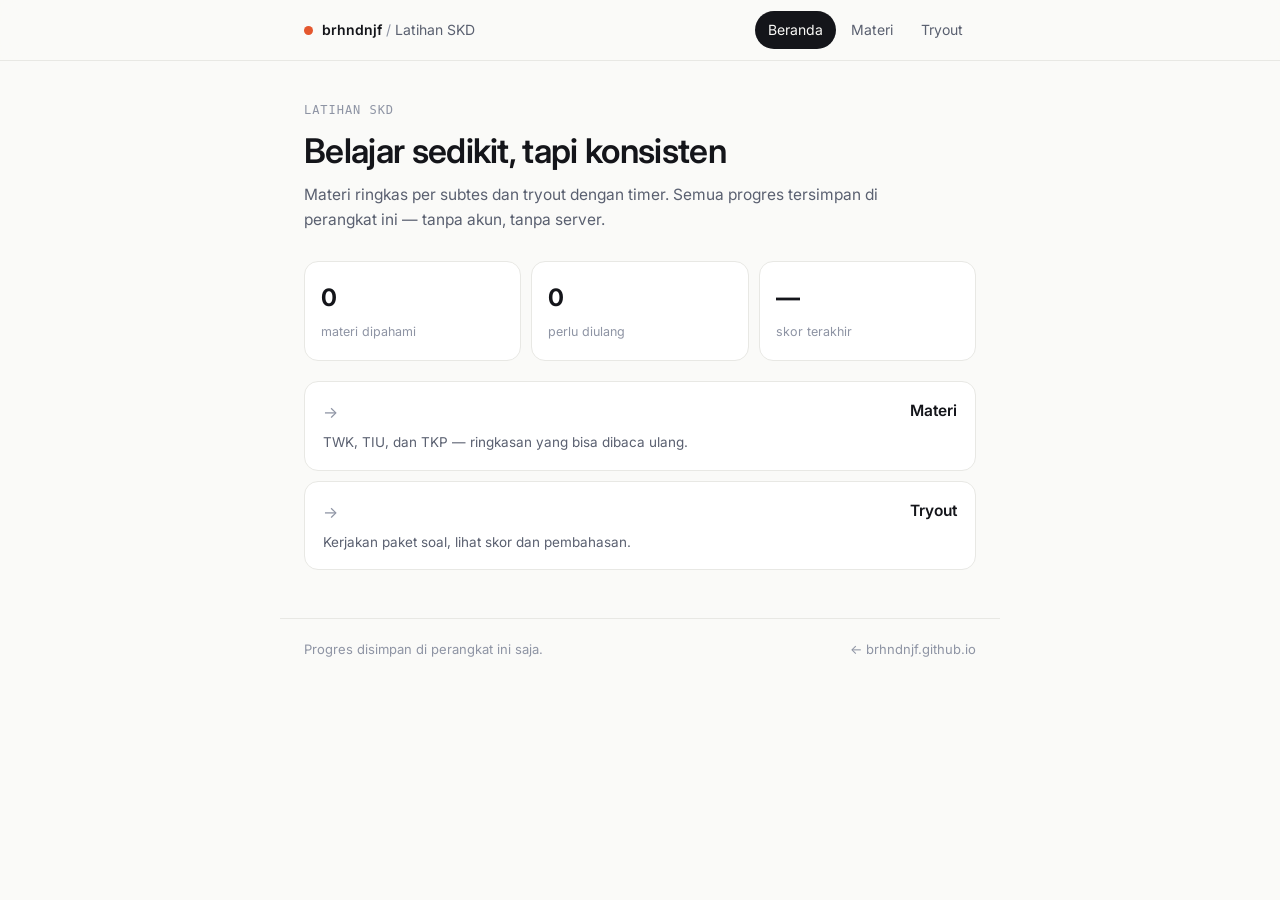
==== skd/index.html @ 8a68b567 "Fase 3: cangkang aplikasi SKD (router hash, store, skor, materi contoh)" ====
<!DOCTYPE html>
<html lang="id">
<head>
  <meta charset="UTF-8">
  <meta name="viewport" content="width=device-width, initial-scale=1, viewport-fit=cover">
  <meta name="theme-color" content="#FAFAF8" media="(prefers-color-scheme: light)">
  <meta name="theme-color" content="#0F1013" media="(prefers-color-scheme: dark)">
  <title>Latihan SKD — brhndnjf</title>
  <meta name="description" content="Materi dan tryout SKD CPNS. Progres tersimpan di perangkat sendiri.">
  <link rel="icon" href="data:image/svg+xml,<svg xmlns='http://www.w3.org/2000/svg' viewBox='0 0 100 100'><rect width='100' height='100' rx='22' fill='%23E4572E'/><text x='50' y='68' font-size='54' font-family='system-ui' font-weight='600' fill='white' text-anchor='middle'>b</text></svg>">

  <link rel="preconnect" href="https://fonts.googleapis.com">
  <link rel="preconnect" href="https://fonts.gstatic.com" crossorigin>
  <link href="https://fonts.googleapis.com/css2?family=Inter:wght@400;500;600&display=swap" rel="stylesheet">

  <link rel="stylesheet" href="../assets/css/tokens.css">
  <link rel="stylesheet" href="../assets/css/base.css">
  <link rel="stylesheet" href="assets/css/app.css">

  <script>
    (function () {
      try {
        var t = localStorage.getItem('brh.theme');
        if (t === 'dark' || (!t && matchMedia('(prefers-color-scheme: dark)').matches)) {
          document.documentElement.setAttribute('data-theme', 'dark');
        }
      } catch (e) {}
    })();
  </script>
</head>
<body class="app">
  <a class="skip" href="#view">Lewati ke konten</a>

  <header class="bar">
    <div class="wrap bar-in">
      <a class="bar-brand" href="/">
        <span class="bar-dot" aria-hidden="true"></span>
        <span><b>brhndnjf</b> <span class="bar-sep">/</span> Latihan SKD</span>
      </a>

      <nav class="tabs" aria-label="Bagian aplikasi">
        <a href="#/" data-nav="home">Beranda</a>
        <a href="#/materi" data-nav="materi">Materi</a>
        <a href="#/tryout" data-nav="tryout">Tryout</a>
      </nav>
    </div>
  </header>

  <main class="wrap" id="view" tabindex="-1">
    <p class="muted">Memuat…</p>
  </main>

  <footer class="wrap app-foot">
    <span>Progres disimpan di perangkat ini saja.</span>
    <a href="/">← brhndnjf.github.io</a>
  </footer>

  <script src="assets/js/ui.js"></script>
  <script src="assets/js/store.js"></script>
  <script src="assets/js/score.js"></script>
  <script src="assets/js/views/home.js"></script>
  <script src="assets/js/views/materi.js"></script>
  <script src="assets/js/views/tryout.js"></script>
  <script src="assets/js/router.js"></script>
  <script src="assets/js/app.js"></script>
</body>
</html>
---- assets/css/tokens.css ----
/* ============================================================
   tokens.css — satu-satunya tempat warna & ukuran didefinisikan.
   Mengganti tema = menimpa blok [data-theme="dark"] atau
   mengubah nilai di :root. Tidak ada warna hard-code di file lain.
   ============================================================ */

:root {
  /* Permukaan */
  --paper: #FAFAF8;
  --surface: #FFFFFF;

  /* Teks */
  --ink: #14151A;
  --ink-2: #5A6070;
  --ink-3: #8E94A4;

  /* Garis */
  --line: #E8E8E4;
  --line-strong: #D3D3CB;

  /* Aksen tunggal */
  --accent: #E4572E;
  --accent-ink: #C2441F;
  --accent-soft: #FDEDE8;

  /* Status */
  --ok: #1F9D6B;
  --ok-soft: #E6F5EE;
  --warn: #A9760A;
  --bad: #C93B36;

  /* Bentuk — hanya tiga radius */
  --r-sm: 8px;
  --r-md: 14px;
  --r-lg: 22px;
  --r-pill: 999px;

  /* Ritme */
  --s: 8px;
  --container: 720px;
  --measure: 64ch;

  /* Tipografi */
  --font: "Inter", system-ui, -apple-system, "Segoe UI", Roboto, sans-serif;
  --mono: ui-monospace, "SF Mono", "Cascadia Mono", Consolas, monospace;

  color-scheme: light;
}

[data-theme="dark"] {
  --paper: #0F1013;
  --surface: #16171B;

  --ink: #F3F3EF;
  --ink-2: #A7ADBB;
  --ink-3: #767C8B;

  --line: #26282E;
  --line-strong: #34373F;

  --accent: #FF7A55;
  --accent-ink: #FF9678;
  --accent-soft: #2A1A15;

  --ok: #4ED39B;
  --ok-soft: #14241D;
  --warn: #E0B45C;
  --bad: #FF7B76;

  color-scheme: dark;
}
---- assets/css/base.css ----
/* ============================================================
   base.css — reset, tipografi, kerangka halaman.
   Tidak ada komponen di sini; hanya fondasi.
   ============================================================ */

*, *::before, *::after { box-sizing: border-box; }

html { -webkit-text-size-adjust: 100%; }

body {
  margin: 0;
  min-height: 100vh;
  font-family: var(--font);
  font-size: 16px;
  line-height: 1.65;
  color: var(--ink);
  background: var(--paper);
  -webkit-font-smoothing: antialiased;
  text-rendering: optimizeLegibility;
}

h1, h2, h3 {
  margin: 0;
  line-height: 1.2;
  font-weight: 600;
  letter-spacing: -0.02em;
  text-wrap: balance;
}

h1 { font-size: clamp(32px, 7vw, 46px); }
h2 { font-size: 19px; letter-spacing: -0.01em; }
h3 { font-size: 16px; letter-spacing: 0; }

p { margin: 0; max-width: var(--measure); }

a {
  color: inherit;
  text-decoration-color: var(--line-strong);
  text-decoration-thickness: 1px;
  text-underline-offset: 4px;
  transition: color .15s, text-decoration-color .15s;
}
a:hover { color: var(--accent-ink); text-decoration-color: var(--accent); }

img { display: block; max-width: 100%; height: auto; }

button {
  font: inherit;
  color: inherit;
  background: none;
  border: 0;
  cursor: pointer;
}

ul, ol { margin: 0; padding: 0; list-style: none; }

::selection { background: var(--accent-soft); color: var(--ink); }

:focus-visible {
  outline: 2px solid var(--accent);
  outline-offset: 3px;
  border-radius: 2px;
}

/* Kerangka lebar */
.wrap {
  width: 100%;
  max-width: var(--container);
  margin: 0 auto;
  padding: 0 24px;
}

/* Label kecil di atas judul */
.eyebrow {
  font-family: var(--mono);
  font-size: 12px;
  letter-spacing: .08em;
  text-transform: uppercase;
  color: var(--ink-3);
}

.muted { color: var(--ink-2); }

/* Garis pemisah tipis, bukan bayangan */
.rule {
  height: 1px;
  border: 0;
  margin: 0;
  background: var(--line);
}

/* Lewati navigasi — untuk pembaca layar & keyboard */
.skip {
  position: absolute;
  left: -9999px;
  top: 0;
  padding: 12px 16px;
  background: var(--surface);
  border: 1px solid var(--line);
  border-radius: var(--r-sm);
  z-index: 100;
}
.skip:focus { left: 16px; top: 16px; }

@media (prefers-reduced-motion: reduce) {
  *, *::before, *::after {
    animation-duration: .01ms !important;
    animation-iteration-count: 1 !important;
    transition-duration: .01ms !important;
    scroll-behavior: auto !important;
  }
}
---- skd/assets/css/app.css ----
/* ============================================================
   app.css — komponen aplikasi SKD.
   Memakai token dari ../assets/css/tokens.css.
   ============================================================ */

/* ---------- Bilah atas ---------- */
.bar {
  position: sticky;
  top: 0;
  z-index: 20;
  background: color-mix(in srgb, var(--paper) 88%, transparent);
  backdrop-filter: blur(12px);
  -webkit-backdrop-filter: blur(12px);
  border-bottom: 1px solid var(--line);
}
.bar-in {
  display: flex;
  align-items: center;
  justify-content: space-between;
  gap: 16px;
  min-height: 60px;
  padding-top: 10px;
  padding-bottom: 10px;
  flex-wrap: wrap;
}

.bar-brand {
  display: inline-flex;
  align-items: center;
  gap: 9px;
  font-size: 14px;
  color: var(--ink-2);
  text-decoration: none;
}
.bar-brand b { color: var(--ink); font-weight: 600; }
.bar-sep { color: var(--ink-3); }
.bar-dot {
  width: 9px; height: 9px;
  border-radius: 50%;
  background: var(--accent);
  flex: none;
}

.tabs { display: flex; gap: 2px; }
.tabs a {
  padding: 7px 13px;
  border-radius: var(--r-pill);
  font-size: 14px;
  color: var(--ink-2);
  text-decoration: none;
  transition: background .15s, color .15s;
}
.tabs a:hover { background: var(--surface); color: var(--ink); }
.tabs a[aria-current="page"] { background: var(--ink); color: var(--paper); }

/* ---------- Kerangka isi ---------- */
#view { padding-top: 40px; padding-bottom: 48px; min-height: 60vh; }
#view:focus { outline: none; }

.view-head { margin-bottom: 28px; }
.view-head .eyebrow { display: block; margin-bottom: 10px; }
.view-head h1 { font-size: clamp(26px, 5vw, 34px); }
.view-head p { margin-top: 10px; color: var(--ink-2); font-size: 15.5px; }

.back {
  display: inline-flex;
  align-items: center;
  gap: 6px;
  margin-bottom: 18px;
  font-size: 14px;
  color: var(--ink-2);
  text-decoration: none;
}
.back:hover { color: var(--accent-ink); }

/* ---------- Kartu & daftar ---------- */
.card {
  padding: 20px;
  border: 1px solid var(--line);
  border-radius: var(--r-lg);
  background: var(--surface);
}
.card + .card { margin-top: 12px; }
.card h2 { font-size: 16px; margin-bottom: 6px; }
.card p { font-size: 14.5px; color: var(--ink-2); }
.card p + p { margin-top: 8px; }

.list { display: grid; gap: 10px; margin-top: 20px; }

.row {
  display: grid;
  grid-template-columns: 1fr auto;
  gap: 4px 16px;
  align-items: center;
  padding: 16px 18px;
  border: 1px solid var(--line);
  border-radius: var(--r-md);
  background: var(--surface);
  text-decoration: none;
  color: inherit;
  transition: border-color .15s, transform .12s;
}
a.row:hover { border-color: var(--accent); }
a.row:hover .row-title { color: var(--accent-ink); }
.row-title { font-weight: 600; font-size: 15.5px; display: flex; align-items: center; gap: 8px; flex-wrap: wrap; }
.row-sub { font-size: 13.5px; color: var(--ink-2); grid-column: 1 / 2; }
.row-go { grid-row: 1 / span 2; color: var(--ink-3); }
.row.is-dim { opacity: .6; }

/* Label */
.tag {
  font-family: var(--mono);
  font-size: 10.5px;
  letter-spacing: .06em;
  text-transform: uppercase;
  padding: 2px 7px;
  border-radius: var(--r-sm);
  border: 1px solid var(--line);
  color: var(--ink-3);
  white-space: nowrap;
}
.tag.is-live { background: var(--ok-soft); border-color: transparent; color: var(--ok); }
.tag.is-next { background: var(--accent-soft); border-color: transparent; color: var(--accent-ink); }

/* ---------- Akordeon materi ---------- */
.acc {
  border: 1px solid var(--line);
  border-radius: var(--r-md);
  background: var(--surface);
  overflow: hidden;
}
.acc + .acc { margin-top: 8px; }
.acc summary {
  display: flex;
  align-items: center;
  gap: 12px;
  padding: 15px 18px;
  cursor: pointer;
  list-style: none;
  font-weight: 600;
  font-size: 15.5px;
}
.acc summary::-webkit-details-marker { display: none; }
.acc summary::after {
  content: "+";
  margin-left: auto;
  font-size: 20px;
  line-height: 1;
  color: var(--accent);
}
.acc[open] summary::after { content: "−"; }
.acc-body { padding: 0 18px 20px; font-size: 14.8px; color: var(--ink-2); }
.acc-body h4 { margin: 16px 0 6px; font-size: 12px; font-family: var(--mono); letter-spacing: .07em; text-transform: uppercase; color: var(--ink-3); }
.acc-body h4:first-child { margin-top: 0; }
.acc-body p + p { margin-top: 8px; }
.acc-body ul { list-style: none; }
.acc-body li { position: relative; padding-left: 16px; margin-top: 6px; }
.acc-body li::before {
  content: "";
  position: absolute;
  left: 2px; top: .62em;
  width: 5px; height: 5px;
  border-radius: 50%;
  background: var(--accent);
}
.memo {
  margin-top: 16px;
  padding: 12px 14px;
  border-left: 2px solid var(--accent);
  background: var(--accent-soft);
  border-radius: 0 var(--r-sm) var(--r-sm) 0;
  font-size: 14px;
  color: var(--ink);
}

/* ---------- Kuis ---------- */
.quiz { margin-top: 20px; padding-top: 18px; border-top: 1px solid var(--line); }
.quiz-q { font-weight: 600; font-size: 15px; color: var(--ink); margin-bottom: 12px; }
.opt {
  display: block;
  width: 100%;
  text-align: left;
  padding: 11px 14px;
  margin-top: 6px;
  border: 1px solid var(--line);
  border-radius: var(--r-sm);
  background: var(--paper);
  font-size: 14.5px;
  color: var(--ink);
  transition: border-color .15s, background .15s;
}
.opt:hover { border-color: var(--line-strong); }
.opt.is-ok { border-color: var(--ok); background: var(--ok-soft); color: var(--ink); }
.opt.is-no { border-color: var(--bad); background: var(--accent-soft); color: var(--ink); }
.quiz-why { margin-top: 12px; font-size: 14px; color: var(--ink-2); }

/* ---------- Status kosong / galat ---------- */
.empty {
  margin-top: 24px;
  padding: 36px 24px;
  text-align: center;
  border: 1px dashed var(--line-strong);
  border-radius: var(--r-lg);
  color: var(--ink-2);
  font-size: 14.5px;
}
.empty strong { display: block; color: var(--ink); margin-bottom: 4px; }

/* ---------- Ringkasan progres ---------- */
.stats {
  display: grid;
  grid-template-columns: repeat(auto-fit, minmax(120px, 1fr));
  gap: 10px;
  margin-top: 20px;
}
.stat {
  padding: 16px;
  border: 1px solid var(--line);
  border-radius: var(--r-md);
  background: var(--surface);
}
.stat b { display: block; font-size: 24px; letter-spacing: -0.02em; }
.stat span { font-size: 12.5px; color: var(--ink-3); }

/* ---------- Kaki ---------- */
.app-foot {
  display: flex;
  flex-wrap: wrap;
  justify-content: space-between;
  gap: 8px 20px;
  padding-top: 20px;
  padding-bottom: 40px;
  border-top: 1px solid var(--line);
  font-size: 13px;
  color: var(--ink-3);
}
.app-foot a { text-decoration: none; }
.app-foot a:hover { color: var(--accent-ink); }

@media (max-width: 560px) {
  .bar-in { min-height: 54px; }
  .tabs { width: 100%; overflow-x: auto; }
  .tabs a { padding: 6px 11px; font-size: 13.5px; }
  #view { padding-top: 28px; }
}
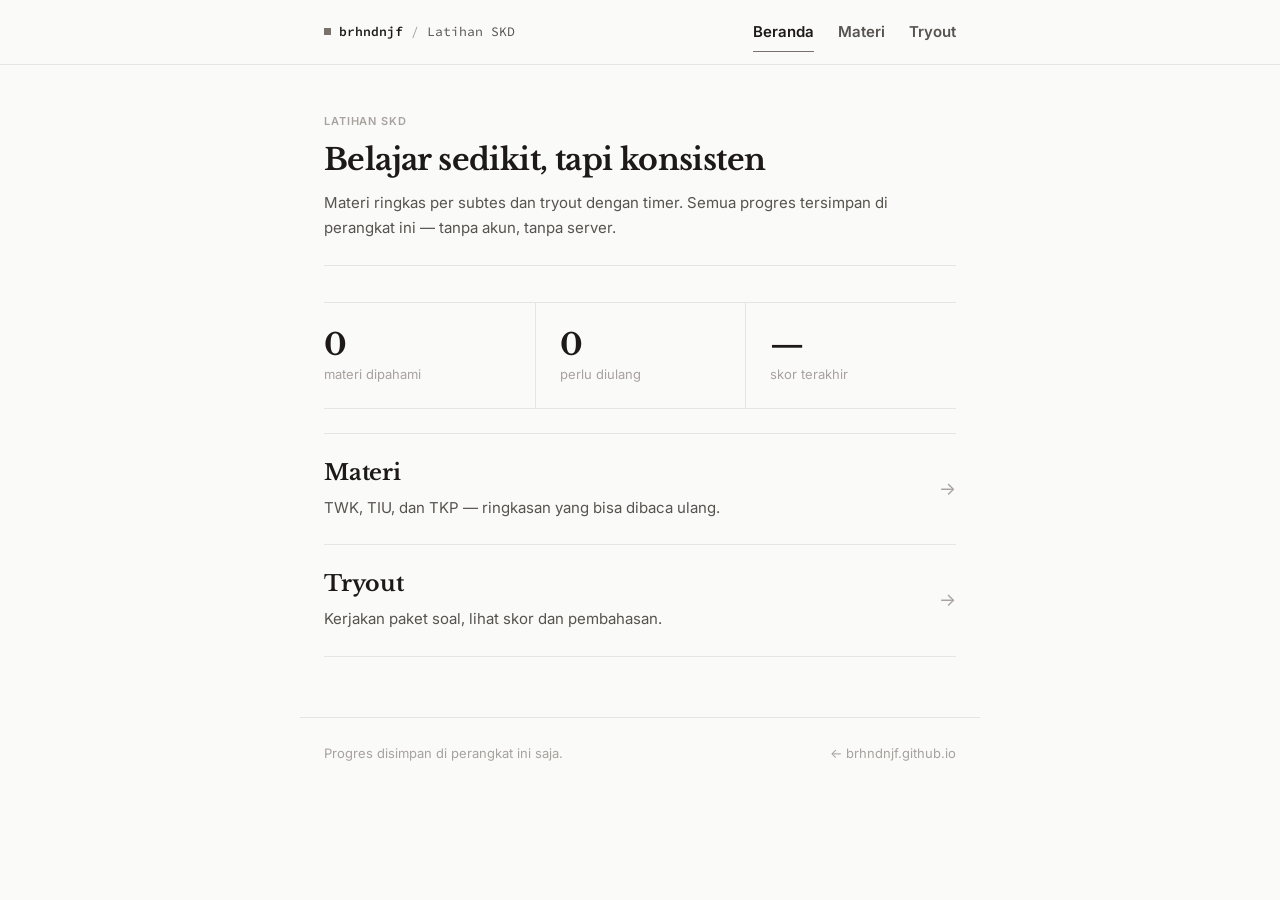
==== commit b89eac6a: "Poles tampilan: terapkan sistem desain ThoughtStream (DESIGN.md)" ====
--- a/skd/index.html
+++ b/skd/index.html
@@ -3,15 +3,15 @@
 <head>
   <meta charset="UTF-8">
   <meta name="viewport" content="width=device-width, initial-scale=1, viewport-fit=cover">
-  <meta name="theme-color" content="#FAFAF8" media="(prefers-color-scheme: light)">
-  <meta name="theme-color" content="#0F1013" media="(prefers-color-scheme: dark)">
+  <meta name="theme-color" content="#FAFAF9" media="(prefers-color-scheme: light)">
+  <meta name="theme-color" content="#1C1917" media="(prefers-color-scheme: dark)">
   <title>Latihan SKD — brhndnjf</title>
   <meta name="description" content="Materi dan tryout SKD CPNS. Progres tersimpan di perangkat sendiri.">
   <link rel="icon" href="data:image/svg+xml,<svg xmlns='http://www.w3.org/2000/svg' viewBox='0 0 100 100'><rect width='100' height='100' rx='22' fill='%23E4572E'/><text x='50' y='68' font-size='54' font-family='system-ui' font-weight='600' fill='white' text-anchor='middle'>b</text></svg>">
 
   <link rel="preconnect" href="https://fonts.googleapis.com">
   <link rel="preconnect" href="https://fonts.gstatic.com" crossorigin>
-  <link href="https://fonts.googleapis.com/css2?family=Inter:wght@400;500;600&display=swap" rel="stylesheet">
+  <link href="https://fonts.googleapis.com/css2?family=Libre+Baskerville:wght@400;700&family=Inter:wght@400;600&family=Source+Code+Pro:wght@400&display=swap" rel="stylesheet">
 
   <link rel="stylesheet" href="../assets/css/tokens.css">
   <link rel="stylesheet" href="../assets/css/base.css">
@@ -35,7 +35,7 @@
     <div class="wrap bar-in">
       <a class="bar-brand" href="/">
         <span class="bar-dot" aria-hidden="true"></span>
-        <span><b>brhndnjf</b> <span class="bar-sep">/</span> Latihan SKD</span>
+        <span><b>brhndnjf</b> <span class="bar-sep">/</span> <span class="bar-sub">Latihan SKD</span></span>
       </a>
 
       <nav class="tabs" aria-label="Bagian aplikasi">
--- a/assets/css/tokens.css
+++ b/assets/css/tokens.css
@@ -1,71 +1,112 @@
 /* ============================================================
-   tokens.css — satu-satunya tempat warna & ukuran didefinisikan.
-   Mengganti tema = menimpa blok [data-theme="dark"] atau
-   mengubah nilai di :root. Tidak ada warna hard-code di file lain.
+   tokens.css — ThoughtStream
+   Sumber tunggal warna, tipografi, jarak, dan bentuk.
+   Acuan: DESIGN.md. Jangan menulis nilai mentah di berkas lain.
+
+   Dua penyimpangan yang disengaja dari DESIGN.md, keduanya
+   ditandai di bawah: (1) mode gelap, (2) ukuran tipe responsif
+   memakai clamp agar 40px tidak meluber di layar 360px.
    ============================================================ */
 
 :root {
-  /* Permukaan */
-  --paper: #FAFAF8;
-  --surface: #FFFFFF;
+  /* ---- Brand Palette ---- */
+  --stone: #78716C;        /* Primary — jangkar UI, tautan, ikon */
+  --sage: #A8A29E;         /* Secondary — aksen pendukung, pemisah */
+  --ink: #1C1917;          /* Tertiary — Warm Black, judul kuat */
+  --stone-hover: #57534E;
+  --stone-active: #44403C;
 
-  /* Teks */
-  --ink: #14151A;
-  --ink-2: #5A6070;
-  --ink-3: #8E94A4;
+  /* ---- Surface Palette ---- */
+  --paper: #FAFAF9;        /* latar halaman */
+  --surface: #F5F5F4;      /* latar kartu & bagian */
+  --raised: #EFEDEB;       /* hover, blok catatan */
 
-  /* Garis */
-  --line: #E8E8E4;
-  --line-strong: #D3D3CB;
+  /* ---- Content Palette ---- */
+  --ink-2: #57534E;        /* isi sekunder, metadata */
+  --ink-3: #A8A29E;        /* placeholder, label nonaktif */
 
-  /* Aksen tunggal */
-  --accent: #E4572E;
-  --accent-ink: #C2441F;
-  --accent-soft: #FDEDE8;
+  /* ---- Border Palette ---- */
+  --line: #E7E5E4;         /* hairline pemisah */
+  --line-2: #D6D3D1;
+  --line-3: #A8A29E;
 
-  /* Status */
-  --ok: #1F9D6B;
-  --ok-soft: #E6F5EE;
-  --warn: #A9760A;
-  --bad: #C93B36;
+  /* ---- Semantic ---- */
+  --ok: #65A30D;   --ok-bg: #F0FDF4;   --ok-line: #BBF7D0;
+  --warn: #CA8A04; --warn-bg: #FEFCE8; --warn-line: #FEF08A;
+  --bad: #DC2626;  --bad-bg: #FEF2F2;  --bad-line: #FECACA;
 
-  /* Bentuk — hanya tiga radius */
-  --r-sm: 8px;
-  --r-md: 14px;
-  --r-lg: 22px;
-  --r-pill: 999px;
+  /* ---- Tipografi ---- */
+  --font-display: "Libre Baskerville", Georgia, "Times New Roman", serif;
+  --font: Inter, -apple-system, "Segoe UI", Helvetica, sans-serif;
+  --mono: "Source Code Pro", "Fira Code", Consolas, monospace;
 
-  /* Ritme */
-  --s: 8px;
-  --container: 720px;
-  --measure: 64ch;
+  --fs-display: clamp(30px, 6vw, 40px);   /* DESIGN: 40px */
+  --fs-headline: clamp(24px, 4.6vw, 30px);/* DESIGN: 30px */
+  --fs-subhead: clamp(19px, 3vw, 22px);   /* DESIGN: 22px */
+  --fs-lead: clamp(18px, 2.6vw, 20px);    /* DESIGN: 20px */
+  --fs-body: 17px;
+  --fs-small: 15px;
+  --fs-caption: 13px;
+  --fs-overline: 11px;
 
-  /* Tipografi */
-  --font: "Inter", system-ui, -apple-system, "Segoe UI", Roboto, sans-serif;
-  --mono: ui-monospace, "SF Mono", "Cascadia Mono", Consolas, monospace;
+  --lh-display: 1.2;
+  --lh-headline: 1.3;
+  --lh-subhead: 1.4;
+  --lh-lead: 1.75;
+  --lh-body: 1.8;
+  --lh-small: 1.7;
+  --lh-caption: 1.5;
+
+  /* ---- Jarak: basis 12px, skala tetap ---- */
+  --s1: 12px;
+  --s2: 24px;
+  --s3: 36px;
+  --s4: 48px;
+  --s5: 60px;
+  --s6: 72px;
+  --s7: 96px;
+  --s8: 120px;
+
+  --pad-sm: 12px;
+  --pad-md: 24px;
+  --pad-lg: 36px;
+
+  /* ---- Bentuk: seluruhnya tajam ---- */
+  --r: 0px;
+  --r-full: 9999px;   /* hanya avatar */
+  --shadow: none;
+
+  /* ---- Ukuran halaman ---- */
+  --container: 680px;  /* DESIGN: lebar maksimum isi 680px */
 
   color-scheme: light;
 }
 
+/* ============================================================
+   Mode gelap — perluasan, bukan bagian DESIGN.md.
+   Prinsipnya sama: hangat, rendah kontras, tanpa bayangan.
+   ============================================================ */
 [data-theme="dark"] {
-  --paper: #0F1013;
-  --surface: #16171B;
+  --stone: #A8A29E;
+  --sage: #78716C;
+  --ink: #FAFAF9;
+  --stone-hover: #D6D3D1;
+  --stone-active: #E7E5E4;
 
-  --ink: #F3F3EF;
-  --ink-2: #A7ADBB;
-  --ink-3: #767C8B;
+  --paper: #1C1917;
+  --surface: #24201D;
+  --raised: #2E2926;
 
-  --line: #26282E;
-  --line-strong: #34373F;
+  --ink-2: #D6D3D1;
+  --ink-3: #A8A29E;
 
-  --accent: #FF7A55;
-  --accent-ink: #FF9678;
-  --accent-soft: #2A1A15;
+  --line: #35302C;
+  --line-2: #44403C;
+  --line-3: #78716C;
 
-  --ok: #4ED39B;
-  --ok-soft: #14241D;
-  --warn: #E0B45C;
-  --bad: #FF7B76;
+  --ok: #A3D95B;   --ok-bg: #1D2517;   --ok-line: #3A4A26;
+  --warn: #E5B454; --warn-bg: #26210F; --warn-line: #4A3F1C;
+  --bad: #F87171;  --bad-bg: #2A1717;  --bad-line: #4A2626;
 
   color-scheme: dark;
 }
--- a/assets/css/base.css
+++ b/assets/css/base.css
@@ -1,6 +1,7 @@
 /* ============================================================
-   base.css — reset, tipografi, kerangka halaman.
-   Tidak ada komponen di sini; hanya fondasi.
+   base.css — reset, tipografi, kerangka.
+   Mengikuti DESIGN.md: tepi tajam, tanpa bayangan, teks 17px/1.8,
+   pemisah berupa hairline #E7E5E4.
    ============================================================ */
 
 *, *::before, *::after { box-sizing: border-box; }
@@ -11,41 +12,56 @@
   margin: 0;
   min-height: 100vh;
   font-family: var(--font);
-  font-size: 16px;
-  line-height: 1.65;
+  font-size: var(--fs-body);
+  line-height: var(--lh-body);
   color: var(--ink);
   background: var(--paper);
   -webkit-font-smoothing: antialiased;
   text-rendering: optimizeLegibility;
 }
 
+/* Judul memakai serif; label UI tidak pernah memakai serif (DESIGN.md no. 2) */
 h1, h2, h3 {
   margin: 0;
-  line-height: 1.2;
-  font-weight: 600;
-  letter-spacing: -0.02em;
+  font-family: var(--font-display);
+  font-weight: 700;
   text-wrap: balance;
 }
 
-h1 { font-size: clamp(32px, 7vw, 46px); }
-h2 { font-size: 19px; letter-spacing: -0.01em; }
-h3 { font-size: 16px; letter-spacing: 0; }
+h1 {
+  font-size: var(--fs-display);
+  line-height: var(--lh-display);
+  letter-spacing: -0.02em;
+}
 
-p { margin: 0; max-width: var(--measure); }
+h2 {
+  font-size: var(--fs-headline);
+  line-height: var(--lh-headline);
+  letter-spacing: -0.015em;
+}
+
+h3 {
+  font-size: var(--fs-subhead);
+  font-weight: 400;
+  line-height: var(--lh-subhead);
+  letter-spacing: -0.01em;
+}
+
+p { margin: 0; max-width: var(--container); }
 
 a {
-  color: inherit;
-  text-decoration-color: var(--line-strong);
+  color: var(--stone);
+  text-decoration: underline;
   text-decoration-thickness: 1px;
-  text-underline-offset: 4px;
-  transition: color .15s, text-decoration-color .15s;
+  text-underline-offset: 3px;
+  transition: color .15s;
 }
-a:hover { color: var(--accent-ink); text-decoration-color: var(--accent); }
+a:hover { color: var(--ink); }
 
 img { display: block; max-width: 100%; height: auto; }
 
 button {
-  font: inherit;
+  font-family: var(--font);
   color: inherit;
   background: none;
   border: 0;
@@ -54,34 +70,39 @@
 
 ul, ol { margin: 0; padding: 0; list-style: none; }
 
-::selection { background: var(--accent-soft); color: var(--ink); }
+/* Atribut hidden harus menang atas display apa pun */
+[hidden] { display: none !important; }
 
+::selection { background: var(--raised); color: var(--ink); }
+
+/* Cincin fokus sesuai DESIGN.md */
 :focus-visible {
-  outline: 2px solid var(--accent);
-  outline-offset: 3px;
-  border-radius: 2px;
+  outline: 2px solid var(--stone);
+  outline-offset: 2px;
 }
 
-/* Kerangka lebar */
+/* Kerangka lebar: 680px, sesuai ukuran baca optimal */
 .wrap {
   width: 100%;
   max-width: var(--container);
   margin: 0 auto;
-  padding: 0 24px;
+  padding: 0 var(--s2);
 }
 
-/* Label kecil di atas judul */
+/* Label di atas judul — Inter 11px 600, renggang */
 .eyebrow {
-  font-family: var(--mono);
-  font-size: 12px;
-  letter-spacing: .08em;
+  display: block;
+  font-family: var(--font);
+  font-size: var(--fs-overline);
+  font-weight: 600;
+  line-height: var(--lh-caption);
+  letter-spacing: 0.08em;
   text-transform: uppercase;
   color: var(--ink-3);
 }
 
 .muted { color: var(--ink-2); }
 
-/* Garis pemisah tipis, bukan bayangan */
 .rule {
   height: 1px;
   border: 0;
@@ -89,18 +110,18 @@
   background: var(--line);
 }
 
-/* Lewati navigasi — untuk pembaca layar & keyboard */
+:target { scroll-margin-top: var(--s2); }
+
 .skip {
   position: absolute;
   left: -9999px;
   top: 0;
-  padding: 12px 16px;
-  background: var(--surface);
-  border: 1px solid var(--line);
-  border-radius: var(--r-sm);
+  padding: var(--s1) var(--s2);
+  background: var(--paper);
+  border: 1px solid var(--line-2);
   z-index: 100;
 }
-.skip:focus { left: 16px; top: 16px; }
+.skip:focus { left: var(--s2); top: var(--s2); }
 
 @media (prefers-reduced-motion: reduce) {
   *, *::before, *::after {
--- a/skd/assets/css/app.css
+++ b/skd/assets/css/app.css
@@ -1,6 +1,6 @@
 /* ============================================================
-   app.css — komponen aplikasi SKD.
-   Memakai token dari ../assets/css/tokens.css.
+   app.css — aplikasi SKD, mengikuti ThoughtStream.
+   Memakai tokens.css yang sama; tidak ada nilai mentah di sini.
    ============================================================ */
 
 /* ---------- Bilah atas ---------- */
@@ -8,238 +8,354 @@
   position: sticky;
   top: 0;
   z-index: 20;
-  background: color-mix(in srgb, var(--paper) 88%, transparent);
-  backdrop-filter: blur(12px);
-  -webkit-backdrop-filter: blur(12px);
+  background: var(--paper);
   border-bottom: 1px solid var(--line);
 }
 .bar-in {
   display: flex;
   align-items: center;
   justify-content: space-between;
-  gap: 16px;
+  gap: var(--s2);
   min-height: 60px;
-  padding-top: 10px;
-  padding-bottom: 10px;
-  flex-wrap: wrap;
+  padding-top: var(--s1);
+  padding-bottom: var(--s1);
 }
 
 .bar-brand {
   display: inline-flex;
   align-items: center;
-  gap: 9px;
-  font-size: 14px;
+  gap: 8px;
+  font-family: var(--mono);
+  font-size: var(--fs-caption);
   color: var(--ink-2);
   text-decoration: none;
 }
 .bar-brand b { color: var(--ink); font-weight: 600; }
 .bar-sep { color: var(--ink-3); }
 .bar-dot {
-  width: 9px; height: 9px;
-  border-radius: 50%;
-  background: var(--accent);
+  width: 7px; height: 7px;
+  background: var(--stone);
   flex: none;
 }
 
-.tabs { display: flex; gap: 2px; }
+.tabs { display: flex; gap: var(--s2); }
 .tabs a {
-  padding: 7px 13px;
-  border-radius: var(--r-pill);
-  font-size: 14px;
+  padding: 6px 0;
+  font-size: var(--fs-small);
+  font-weight: 600;
   color: var(--ink-2);
   text-decoration: none;
-  transition: background .15s, color .15s;
-}
-.tabs a:hover { background: var(--surface); color: var(--ink); }
-.tabs a[aria-current="page"] { background: var(--ink); color: var(--paper); }
+  border-bottom: 1px solid transparent;
+  transition: color .15s, border-color .15s;
+}
+.tabs a:hover { color: var(--ink); }
+.tabs a[aria-current="page"] {
+  color: var(--ink);
+  border-bottom-color: var(--stone);
+}
 
 /* ---------- Kerangka isi ---------- */
-#view { padding-top: 40px; padding-bottom: 48px; min-height: 60vh; }
+#view { padding-top: var(--s4); padding-bottom: var(--s5); min-height: 60vh; }
 #view:focus { outline: none; }
 
-.view-head { margin-bottom: 28px; }
-.view-head .eyebrow { display: block; margin-bottom: 10px; }
-.view-head h1 { font-size: clamp(26px, 5vw, 34px); }
-.view-head p { margin-top: 10px; color: var(--ink-2); font-size: 15.5px; }
+.view-head { margin-bottom: var(--s3); padding-bottom: var(--s2); border-bottom: 1px solid var(--line); }
+.view-head .eyebrow { margin-bottom: var(--s1); }
+.view-head h1 { font-size: var(--fs-headline); }
+.view-head p {
+  margin-top: var(--s1);
+  color: var(--ink-2);
+  font-size: var(--fs-small);
+  line-height: var(--lh-small);
+  max-width: 40em;
+}
 
 .back {
-  display: inline-flex;
-  align-items: center;
-  gap: 6px;
-  margin-bottom: 18px;
-  font-size: 14px;
+  display: inline-block;
+  margin-bottom: var(--s2);
+  font-size: var(--fs-caption);
+  font-weight: 600;
   color: var(--ink-2);
   text-decoration: none;
 }
-.back:hover { color: var(--accent-ink); }
-
-/* ---------- Kartu & daftar ---------- */
+.back:hover { color: var(--stone); text-decoration: underline; }
+
+/* ---------- Kartu ---------- */
 .card {
-  padding: 20px;
+  padding: var(--s3);
   border: 1px solid var(--line);
-  border-radius: var(--r-lg);
-  background: var(--surface);
-}
-.card + .card { margin-top: 12px; }
-.card h2 { font-size: 16px; margin-bottom: 6px; }
-.card p { font-size: 14.5px; color: var(--ink-2); }
-.card p + p { margin-top: 8px; }
-
-.list { display: grid; gap: 10px; margin-top: 20px; }
+  background: var(--paper);
+}
+.card + .card { margin-top: -1px; }
+.card h2 { font-size: var(--fs-subhead); font-weight: 700; margin-bottom: 6px; }
+.card p { font-size: var(--fs-small); line-height: var(--lh-small); color: var(--ink-2); }
+.card p + p { margin-top: var(--s1); }
+
+/* ---------- Daftar baris ---------- */
+.list { display: grid; margin-top: var(--s2); border-top: 1px solid var(--line); }
 
 .row {
   display: grid;
-  grid-template-columns: 1fr auto;
-  gap: 4px 16px;
+  grid-template-columns: minmax(0, 1fr) auto;
+  gap: 6px var(--s2);
   align-items: center;
-  padding: 16px 18px;
-  border: 1px solid var(--line);
-  border-radius: var(--r-md);
-  background: var(--surface);
+  padding: var(--s2) 0;
+  border-bottom: 1px solid var(--line);
   text-decoration: none;
   color: inherit;
-  transition: border-color .15s, transform .12s;
-}
-a.row:hover { border-color: var(--accent); }
-a.row:hover .row-title { color: var(--accent-ink); }
-.row-title { font-weight: 600; font-size: 15.5px; display: flex; align-items: center; gap: 8px; flex-wrap: wrap; }
-.row-sub { font-size: 13.5px; color: var(--ink-2); grid-column: 1 / 2; }
-.row-go { grid-row: 1 / span 2; color: var(--ink-3); }
-.row.is-dim { opacity: .6; }
-
-/* Label */
+  transition: background .15s;
+}
+a.row:hover { background: var(--surface); }
+a.row:hover .row-title { color: var(--stone); }
+a.row:hover .row-go { transform: translateX(3px); color: var(--stone); }
+
+.row-title {
+  grid-column: 1;
+  font-family: var(--font-display);
+  font-size: var(--fs-subhead);
+  font-weight: 700;
+  line-height: var(--lh-subhead);
+  letter-spacing: -0.01em;
+  display: flex;
+  align-items: baseline;
+  gap: var(--s1);
+  flex-wrap: wrap;
+}
+.row-sub {
+  grid-column: 1;
+  font-size: var(--fs-small);
+  line-height: var(--lh-small);
+  color: var(--ink-2);
+}
+.row-go {
+  grid-column: 2;
+  grid-row: 1 / span 2;
+  justify-self: end;
+  align-self: center;
+  color: var(--sage);
+  font-size: 18px;
+  transition: transform .18s, color .18s;
+}
+.row.is-dim { opacity: .55; }
+
+/* Chip */
 .tag {
-  font-family: var(--mono);
-  font-size: 10.5px;
-  letter-spacing: .06em;
+  font-family: var(--font);
+  font-size: var(--fs-overline);
+  font-weight: 600;
+  letter-spacing: 0.06em;
   text-transform: uppercase;
-  padding: 2px 7px;
-  border-radius: var(--r-sm);
-  border: 1px solid var(--line);
-  color: var(--ink-3);
+  padding: 4px 12px;
+  border: 1px solid var(--line-2);
+  color: var(--ink-2);
   white-space: nowrap;
 }
-.tag.is-live { background: var(--ok-soft); border-color: transparent; color: var(--ok); }
-.tag.is-next { background: var(--accent-soft); border-color: transparent; color: var(--accent-ink); }
-
-/* ---------- Akordeon materi ---------- */
-.acc {
-  border: 1px solid var(--line);
-  border-radius: var(--r-md);
-  background: var(--surface);
-  overflow: hidden;
-}
-.acc + .acc { margin-top: 8px; }
+.tag.is-live { background: var(--ok-bg); border-color: var(--ok-line); color: var(--ok); }
+.tag.is-next { background: var(--warn-bg); border-color: var(--warn-line); color: var(--warn); }
+
+/* ---------- Akordeon materi — daftar, bukan kartu ---------- */
+.acc { border-bottom: 1px solid var(--line); }
 .acc summary {
   display: flex;
-  align-items: center;
-  gap: 12px;
-  padding: 15px 18px;
+  align-items: baseline;
+  gap: var(--s1);
+  padding: var(--s2) 0;
   cursor: pointer;
   list-style: none;
-  font-weight: 600;
-  font-size: 15.5px;
+  font-family: var(--font-display);
+  font-size: 19px;
+  font-weight: 700;
+  line-height: var(--lh-subhead);
 }
 .acc summary::-webkit-details-marker { display: none; }
 .acc summary::after {
   content: "+";
   margin-left: auto;
-  font-size: 20px;
+  font-family: var(--font);
+  font-size: 18px;
+  font-weight: 400;
   line-height: 1;
-  color: var(--accent);
+  color: var(--ink-3);
 }
 .acc[open] summary::after { content: "−"; }
-.acc-body { padding: 0 18px 20px; font-size: 14.8px; color: var(--ink-2); }
-.acc-body h4 { margin: 16px 0 6px; font-size: 12px; font-family: var(--mono); letter-spacing: .07em; text-transform: uppercase; color: var(--ink-3); }
+.acc[open] summary { color: var(--ink); }
+
+.acc-body {
+  padding-bottom: var(--s3);
+  font-size: var(--fs-body);
+  line-height: var(--lh-body);
+  color: var(--ink-2);
+  max-width: 40em;
+}
+.acc-body h4 {
+  margin: var(--s2) 0 6px;
+  font-family: var(--font);
+  font-size: var(--fs-overline);
+  font-weight: 600;
+  letter-spacing: 0.08em;
+  text-transform: uppercase;
+  color: var(--ink-3);
+}
 .acc-body h4:first-child { margin-top: 0; }
-.acc-body p + p { margin-top: 8px; }
-.acc-body ul { list-style: none; }
-.acc-body li { position: relative; padding-left: 16px; margin-top: 6px; }
+.acc-body p + p { margin-top: var(--s1); }
+.acc-body li { position: relative; padding-left: 18px; margin-top: 6px; }
 .acc-body li::before {
-  content: "";
+  content: "—";
   position: absolute;
-  left: 2px; top: .62em;
-  width: 5px; height: 5px;
-  border-radius: 50%;
-  background: var(--accent);
-}
+  left: 0;
+  color: var(--sage);
+}
+
 .memo {
-  margin-top: 16px;
-  padding: 12px 14px;
-  border-left: 2px solid var(--accent);
-  background: var(--accent-soft);
-  border-radius: 0 var(--r-sm) var(--r-sm) 0;
-  font-size: 14px;
-  color: var(--ink);
+  margin-top: var(--s2);
+  padding: var(--s1) var(--s2);
+  border-left: 2px solid var(--stone);
+  background: var(--raised);
+  font-size: var(--fs-small);
+  line-height: var(--lh-small);
+  color: var(--ink);
+}
+
+/* ---------- Penanda progres ---------- */
+.mark {
+  display: flex;
+  flex-wrap: wrap;
+  gap: var(--s1);
+  align-items: center;
+  margin-top: var(--s2);
+  padding-top: var(--s2);
+  border-top: 1px solid var(--line);
+}
+.mark-label {
+  font-size: var(--fs-overline);
+  font-weight: 600;
+  letter-spacing: 0.08em;
+  text-transform: uppercase;
+  color: var(--ink-3);
+  margin-right: 4px;
+}
+.mark button {
+  padding: 6px 14px;
+  border: 1px solid var(--line-2);
+  font-size: var(--fs-caption);
+  font-weight: 500;
+  color: var(--ink-2);
+  transition: background .15s, border-color .15s, color .15s;
+}
+.mark button:hover { background: var(--surface); border-color: var(--stone); color: var(--ink); }
+.mark button[aria-pressed="true"] { background: var(--stone); border-color: var(--stone); color: var(--paper); }
+.mark button[data-mark="paham"][aria-pressed="true"] {
+  background: var(--ok-bg); border-color: var(--ok-line); color: var(--ok);
+}
+.mark button[data-mark="ulang"][aria-pressed="true"] {
+  background: var(--warn-bg); border-color: var(--warn-line); color: var(--warn);
 }
 
 /* ---------- Kuis ---------- */
-.quiz { margin-top: 20px; padding-top: 18px; border-top: 1px solid var(--line); }
-.quiz-q { font-weight: 600; font-size: 15px; color: var(--ink); margin-bottom: 12px; }
+.quiz { margin-top: var(--s3); padding-top: var(--s2); border-top: 1px solid var(--line); }
+.quiz-q {
+  font-family: var(--font);
+  font-weight: 600;
+  font-size: var(--fs-body);
+  line-height: 1.6;
+  color: var(--ink);
+  margin-bottom: var(--s1);
+  max-width: 34em;
+}
 .opt {
   display: block;
   width: 100%;
   text-align: left;
-  padding: 11px 14px;
+  padding: var(--s1) 16px;
   margin-top: 6px;
+  border: 1px solid var(--line-2);
+  background: var(--paper);
+  font-size: var(--fs-small);
+  line-height: var(--lh-small);
+  color: var(--ink);
+  transition: background .15s, border-color .15s;
+}
+.opt:hover { background: var(--surface); border-color: var(--stone); }
+.opt:disabled { cursor: default; }
+.opt.is-ok { background: var(--ok-bg); border-color: var(--ok-line); color: var(--ok); }
+.opt.is-no { background: var(--bad-bg); border-color: var(--bad-line); color: var(--bad); }
+.quiz-why {
+  margin-top: var(--s1);
+  font-size: var(--fs-caption);
+  line-height: var(--lh-caption);
+  color: var(--ink-2);
+  max-width: 40em;
+}
+
+/* ---------- Status kosong ---------- */
+.empty {
+  margin-top: var(--s2);
+  padding: var(--s4) var(--s2);
+  text-align: center;
   border: 1px solid var(--line);
-  border-radius: var(--r-sm);
-  background: var(--paper);
-  font-size: 14.5px;
-  color: var(--ink);
-  transition: border-color .15s, background .15s;
-}
-.opt:hover { border-color: var(--line-strong); }
-.opt.is-ok { border-color: var(--ok); background: var(--ok-soft); color: var(--ink); }
-.opt.is-no { border-color: var(--bad); background: var(--accent-soft); color: var(--ink); }
-.quiz-why { margin-top: 12px; font-size: 14px; color: var(--ink-2); }
-
-/* ---------- Status kosong / galat ---------- */
-.empty {
-  margin-top: 24px;
-  padding: 36px 24px;
-  text-align: center;
-  border: 1px dashed var(--line-strong);
-  border-radius: var(--r-lg);
-  color: var(--ink-2);
-  font-size: 14.5px;
-}
-.empty strong { display: block; color: var(--ink); margin-bottom: 4px; }
-
-/* ---------- Ringkasan progres ---------- */
+  background: var(--surface);
+  color: var(--ink-2);
+  font-size: var(--fs-small);
+  line-height: var(--lh-small);
+}
+.empty strong {
+  display: block;
+  margin-bottom: 4px;
+  font-family: var(--font-display);
+  font-size: 19px;
+  font-weight: 700;
+  color: var(--ink);
+}
+
+/* ---------- Statistik ---------- */
 .stats {
   display: grid;
-  grid-template-columns: repeat(auto-fit, minmax(120px, 1fr));
-  gap: 10px;
-  margin-top: 20px;
-}
-.stat {
-  padding: 16px;
-  border: 1px solid var(--line);
-  border-radius: var(--r-md);
-  background: var(--surface);
-}
-.stat b { display: block; font-size: 24px; letter-spacing: -0.02em; }
-.stat span { font-size: 12.5px; color: var(--ink-3); }
+  grid-template-columns: repeat(3, 1fr);
+  border-top: 1px solid var(--line);
+  border-bottom: 1px solid var(--line);
+}
+.stat { padding: var(--s2) var(--s1) var(--s2) 0; }
+.stat + .stat { padding-left: var(--s2); border-left: 1px solid var(--line); }
+.stat b {
+  display: block;
+  font-family: var(--font-display);
+  font-size: clamp(22px, 5vw, 30px);
+  font-weight: 700;
+  line-height: 1.2;
+  letter-spacing: -0.02em;
+  font-variant-numeric: tabular-nums;
+}
+.stat span {
+  display: block;
+  margin-top: 2px;
+  font-size: var(--fs-caption);
+  line-height: var(--lh-caption);
+  color: var(--ink-3);
+}
 
 /* ---------- Kaki ---------- */
 .app-foot {
   display: flex;
   flex-wrap: wrap;
   justify-content: space-between;
-  gap: 8px 20px;
-  padding-top: 20px;
-  padding-bottom: 40px;
+  gap: 6px var(--s2);
+  padding-top: var(--s2);
+  padding-bottom: var(--s5);
   border-top: 1px solid var(--line);
-  font-size: 13px;
-  color: var(--ink-3);
-}
-.app-foot a { text-decoration: none; }
-.app-foot a:hover { color: var(--accent-ink); }
+  font-size: var(--fs-caption);
+  color: var(--ink-3);
+}
+.app-foot a { color: var(--ink-3); text-decoration: none; }
+.app-foot a:hover { color: var(--stone); text-decoration: underline; }
 
 @media (max-width: 560px) {
-  .bar-in { min-height: 54px; }
-  .tabs { width: 100%; overflow-x: auto; }
-  .tabs a { padding: 6px 11px; font-size: 13.5px; }
-  #view { padding-top: 28px; }
-}
+  .bar-in { min-height: 54px; flex-wrap: nowrap; gap: var(--s1); }
+  .bar-brand { flex: none; }
+  .bar-sub, .bar-sep { display: none; }
+  .tabs { margin-left: auto; gap: var(--s2); }
+  #view { padding-top: var(--s3); }
+  .view-head { margin-bottom: var(--s2); }
+  .card, .empty { padding: var(--s2); }
+  .stats { grid-template-columns: 1fr 1fr; }
+  .stat:nth-child(3) { grid-column: 1 / -1; border-left: 0; padding-left: 0; border-top: 1px solid var(--line); }
+  .acc summary { font-size: 17px; }
+}
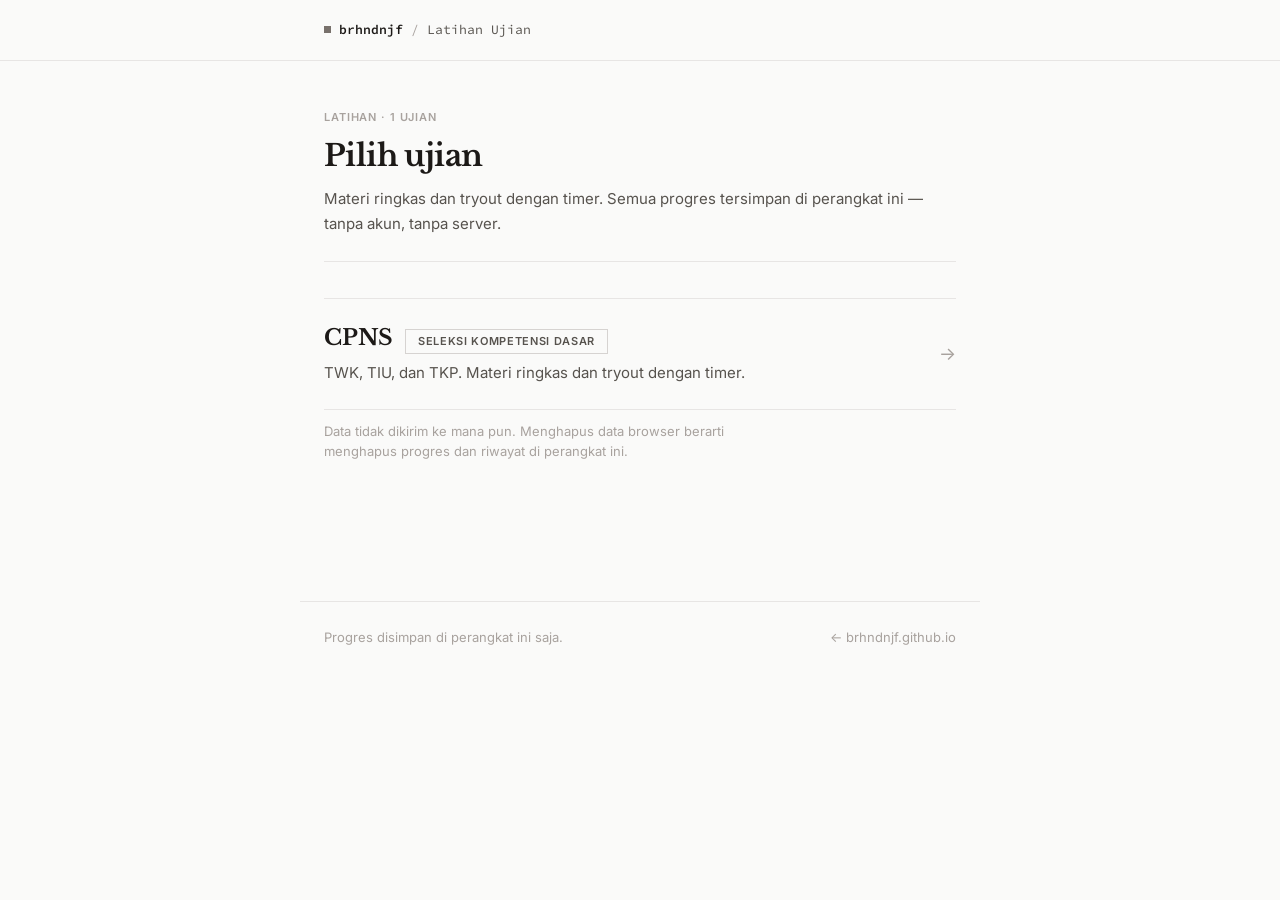
==== commit b97eaf85: "Mesin ujian multi-ujian: rute, sesi, skor, dan paket contoh Rute berawalan ujian (#/cpns/...), sesi " ====
--- a/skd/index.html
+++ b/skd/index.html
@@ -5,8 +5,8 @@
   <meta name="viewport" content="width=device-width, initial-scale=1, viewport-fit=cover">
   <meta name="theme-color" content="#FAFAF9" media="(prefers-color-scheme: light)">
   <meta name="theme-color" content="#1C1917" media="(prefers-color-scheme: dark)">
-  <title>Latihan SKD — brhndnjf</title>
-  <meta name="description" content="Materi dan tryout SKD CPNS. Progres tersimpan di perangkat sendiri.">
+  <title>Latihan Ujian — brhndnjf</title>
+  <meta name="description" content="Materi dan tryout untuk beberapa ujian. Progres tersimpan di perangkat sendiri.">
   <link rel="icon" href="data:image/svg+xml,<svg xmlns='http://www.w3.org/2000/svg' viewBox='0 0 100 100'><rect width='100' height='100' rx='22' fill='%23E4572E'/><text x='50' y='68' font-size='54' font-family='system-ui' font-weight='600' fill='white' text-anchor='middle'>b</text></svg>">
 
   <link rel="preconnect" href="https://fonts.googleapis.com">
@@ -16,6 +16,8 @@
   <link rel="stylesheet" href="../assets/css/tokens.css">
   <link rel="stylesheet" href="../assets/css/base.css">
   <link rel="stylesheet" href="assets/css/app.css">
+  <link rel="stylesheet" href="assets/css/ujian.css">
+  <link rel="stylesheet" href="assets/css/hasil.css">
 
   <script>
     (function () {
@@ -35,14 +37,10 @@
     <div class="wrap bar-in">
       <a class="bar-brand" href="/">
         <span class="bar-dot" aria-hidden="true"></span>
-        <span><b>brhndnjf</b> <span class="bar-sep">/</span> <span class="bar-sub">Latihan SKD</span></span>
+        <span><b>brhndnjf</b> <span class="bar-sep">/</span> <span class="bar-sub">Latihan Ujian</span></span>
       </a>
 
-      <nav class="tabs" aria-label="Bagian aplikasi">
-        <a href="#/" data-nav="home">Beranda</a>
-        <a href="#/materi" data-nav="materi">Materi</a>
-        <a href="#/tryout" data-nav="tryout">Tryout</a>
-      </nav>
+      <nav class="tabs" id="tabs" aria-label="Bagian aplikasi" hidden></nav>
     </div>
   </header>
 
@@ -58,9 +56,15 @@
   <script src="assets/js/ui.js"></script>
   <script src="assets/js/store.js"></script>
   <script src="assets/js/score.js"></script>
-  <script src="assets/js/views/home.js"></script>
+  <script src="assets/js/exam.js"></script>
+  <script src="assets/js/nav.js"></script>
+  <script src="assets/js/sesi.js"></script>
+  <script src="assets/js/views/exams.js"></script>
+  <script src="assets/js/views/exam.js"></script>
   <script src="assets/js/views/materi.js"></script>
   <script src="assets/js/views/tryout.js"></script>
+  <script src="assets/js/views/ujian.js"></script>
+  <script src="assets/js/views/hasil.js"></script>
   <script src="assets/js/router.js"></script>
   <script src="assets/js/app.js"></script>
 </body>
--- a/assets/css/tokens.css
+++ b/assets/css/tokens.css
@@ -71,6 +71,10 @@
   --pad-md: 24px;
   --pad-lg: 36px;
 
+  /* Jarak antar-bagian — DESIGN.md: mobile 60, tablet 84, desktop 120.
+     Nilainya dinaikkan lewat media query min-width di bawah (mobile-first). */
+  --section: 60px;
+
   /* ---- Bentuk: seluruhnya tajam ---- */
   --r: 0px;
   --r-full: 9999px;   /* hanya avatar */
@@ -80,6 +84,14 @@
   --container: 680px;  /* DESIGN: lebar maksimum isi 680px */
 
   color-scheme: light;
+}
+
+/* Jarak antar-bagian bertingkat — mobile-first: mulai dari 60, naik di layar lebar */
+@media (min-width: 768px) {
+  :root { --section: 84px; }
+}
+@media (min-width: 1024px) {
+  :root { --section: 120px; }
 }
 
 /* ============================================================
--- a/assets/css/base.css
+++ b/assets/css/base.css
@@ -69,6 +69,80 @@
 }
 
 ul, ol { margin: 0; padding: 0; list-style: none; }
+
+/* Tombol — DESIGN.md. Dipakai beranda dan aplikasi. */
+.btn {
+  display: inline-flex;
+  align-items: center;
+  justify-content: center;
+  gap: 8px;
+  padding: var(--s1) var(--s2);
+  border: 1px solid var(--stone);
+  background: var(--stone);
+  color: var(--paper);
+  font-family: var(--font);
+  font-size: var(--fs-small);
+  font-weight: 600;
+  line-height: 1.4;
+  text-decoration: none;
+  transition: background .15s, border-color .15s;
+}
+.btn:hover {
+  background: var(--stone-hover);
+  border-color: var(--stone-hover);
+  color: var(--paper);
+  text-decoration: none;
+}
+.btn:active { background: var(--stone-active); border-color: var(--stone-active); }
+.btn:disabled { opacity: .4; cursor: not-allowed; }
+.btn.is-quiet {
+  background: transparent;
+  color: var(--stone);
+  border-color: var(--line-2);
+}
+.btn.is-quiet:hover {
+  background: var(--surface);
+  border-color: var(--line-2);
+  color: var(--ink);
+}
+
+/* Dialog — tanpa bayangan, pemisahnya border. */
+dialog.modal {
+  padding: 0;
+  border: 1px solid var(--line-2);
+  background: var(--paper);
+  color: var(--ink);
+  box-shadow: none;
+  max-width: 420px;
+  width: calc(100% - 32px);
+}
+dialog.modal::backdrop { background: rgba(28, 25, 23, .6); }
+.modal-body { padding: var(--s2); }
+.modal-body h3 { font-family: var(--font); font-size: var(--fs-body); font-weight: 600; }
+.modal-body p { margin-top: 4px; font-size: var(--fs-caption); line-height: var(--lh-caption); color: var(--ink-2); }
+.modal-body img { margin: var(--s2) auto 0; border: 1px solid var(--line); }
+.modal-actions { display: flex; flex-wrap: wrap; gap: var(--s1); margin-top: var(--s2); }
+.modal-actions .btn { flex: 1 1 auto; }
+.modal-close {
+  display: block;
+  width: 100%;
+  margin-top: var(--s2);
+  padding: var(--s1);
+  border: 1px solid var(--line-2);
+  font-size: var(--fs-caption);
+  font-weight: 600;
+  color: var(--ink-2);
+}
+.modal-close:hover { background: var(--surface); color: var(--ink); }
+
+/* Catatan kecil */
+.note {
+  margin-top: var(--s1);
+  font-size: var(--fs-caption);
+  line-height: var(--lh-caption);
+  color: var(--ink-3);
+  max-width: 34em;
+}
 
 /* Atribut hidden harus menang atas display apa pun */
 [hidden] { display: none !important; }
--- a/skd/assets/css/app.css
+++ b/skd/assets/css/app.css
@@ -15,8 +15,8 @@
   display: flex;
   align-items: center;
   justify-content: space-between;
-  gap: var(--s2);
-  min-height: 60px;
+  gap: var(--s1);
+  min-height: 54px;
   padding-top: var(--s1);
   padding-bottom: var(--s1);
 }
@@ -25,20 +25,22 @@
   display: inline-flex;
   align-items: center;
   gap: 8px;
+  flex: none;
   font-family: var(--mono);
   font-size: var(--fs-caption);
   color: var(--ink-2);
   text-decoration: none;
 }
 .bar-brand b { color: var(--ink); font-weight: 600; }
-.bar-sep { color: var(--ink-3); }
+/* Nama bagian disembunyikan di layar kecil: bilah tetap satu baris */
+.bar-sep, .bar-sub { display: none; }
 .bar-dot {
   width: 7px; height: 7px;
   background: var(--stone);
   flex: none;
 }
 
-.tabs { display: flex; gap: var(--s2); }
+.tabs { display: flex; gap: var(--s2); margin-left: auto; }
 .tabs a {
   padding: 6px 0;
   font-size: var(--fs-small);
@@ -55,10 +57,10 @@
 }
 
 /* ---------- Kerangka isi ---------- */
-#view { padding-top: var(--s4); padding-bottom: var(--s5); min-height: 60vh; }
+#view { padding-top: var(--s3); padding-bottom: var(--s5); min-height: 60vh; }
 #view:focus { outline: none; }
 
-.view-head { margin-bottom: var(--s3); padding-bottom: var(--s2); border-bottom: 1px solid var(--line); }
+.view-head { margin-bottom: var(--s2); padding-bottom: var(--s2); border-bottom: 1px solid var(--line); }
 .view-head .eyebrow { margin-bottom: var(--s1); }
 .view-head h1 { font-size: var(--fs-headline); }
 .view-head p {
@@ -81,7 +83,7 @@
 
 /* ---------- Kartu ---------- */
 .card {
-  padding: var(--s3);
+  padding: var(--s2);
   border: 1px solid var(--line);
   background: var(--paper);
 }
@@ -162,7 +164,7 @@
   cursor: pointer;
   list-style: none;
   font-family: var(--font-display);
-  font-size: 19px;
+  font-size: 17px;
   font-weight: 700;
   line-height: var(--lh-subhead);
 }
@@ -289,7 +291,7 @@
 /* ---------- Status kosong ---------- */
 .empty {
   margin-top: var(--s2);
-  padding: var(--s4) var(--s2);
+  padding: var(--s3) var(--s2);
   text-align: center;
   border: 1px solid var(--line);
   background: var(--surface);
@@ -309,12 +311,18 @@
 /* ---------- Statistik ---------- */
 .stats {
   display: grid;
-  grid-template-columns: repeat(3, 1fr);
+  grid-template-columns: 1fr 1fr;
   border-top: 1px solid var(--line);
   border-bottom: 1px solid var(--line);
 }
 .stat { padding: var(--s2) var(--s1) var(--s2) 0; }
 .stat + .stat { padding-left: var(--s2); border-left: 1px solid var(--line); }
+.stat:nth-child(3) {
+  grid-column: 1 / -1;
+  border-left: 0;
+  padding-left: 0;
+  border-top: 1px solid var(--line);
+}
 .stat b {
   display: block;
   font-family: var(--font-display);
@@ -332,6 +340,7 @@
   color: var(--ink-3);
 }
 
+
 /* ---------- Kaki ---------- */
 .app-foot {
   display: flex;
@@ -347,15 +356,29 @@
 .app-foot a { color: var(--ink-3); text-decoration: none; }
 .app-foot a:hover { color: var(--stone); text-decoration: underline; }
 
-@media (max-width: 560px) {
-  .bar-in { min-height: 54px; flex-wrap: nowrap; gap: var(--s1); }
-  .bar-brand { flex: none; }
-  .bar-sub, .bar-sep { display: none; }
-  .tabs { margin-left: auto; gap: var(--s2); }
-  #view { padding-top: var(--s3); }
-  .view-head { margin-bottom: var(--s2); }
-  .card, .empty { padding: var(--s2); }
-  .stats { grid-template-columns: 1fr 1fr; }
-  .stat:nth-child(3) { grid-column: 1 / -1; border-left: 0; padding-left: 0; border-top: 1px solid var(--line); }
-  .acc summary { font-size: 17px; }
-}
+/* ============================================================
+   Layar lebih lebar — mobile-first: penyesuaian ke atas.
+   ============================================================ */
+@media (min-width: 561px) {
+  .bar-in { min-height: 60px; gap: var(--s2); }
+  .bar-sep, .bar-sub { display: inline; }
+  .bar-sep { color: var(--ink-3); }
+  .tabs { margin-left: 0; }
+
+  #view { padding-top: var(--s4); }
+  .view-head { margin-bottom: var(--s3); }
+
+  .card { padding: var(--s3); }
+  .empty { padding: var(--s4) var(--s2); }
+
+  .stats { grid-template-columns: repeat(3, 1fr); }
+  .stat:nth-child(3) {
+    grid-column: auto;
+    border-left: 1px solid var(--line);
+    padding-left: var(--s2);
+    border-top: 0;
+  }
+
+  .acc summary { font-size: 19px; }
+
+}
--- a/skd/assets/css/ujian.css
+++ b/skd/assets/css/ujian.css
@@ -0,0 +1,176 @@
+/* ============================================================
+   ujian.css — mesin ujian: timer, navigasi soal, pilihan jawaban.
+   Dimuat setelah app.css.
+   ============================================================ */
+
+/* ---------- Mesin ujian ---------- */
+.ujian-top {
+  display: flex;
+  align-items: flex-start;
+  justify-content: space-between;
+  gap: var(--s1);
+  padding-bottom: var(--s1);
+  border-bottom: 1px solid var(--line);
+}
+.ujian-title { display: flex; flex-direction: column; gap: 4px; min-width: 0; }
+.ujian-title strong {
+  font-family: var(--font-display);
+  font-size: 17px;
+  font-weight: 700;
+  line-height: var(--lh-subhead);
+}
+.timer {
+  flex: none;
+  font-family: var(--mono);
+  font-size: clamp(20px, 5vw, 26px);
+  line-height: 1.2;
+  font-variant-numeric: tabular-nums;
+  color: var(--ink);
+}
+.timer.is-low { color: var(--bad); }
+
+.ujian-line {
+  display: flex;
+  justify-content: space-between;
+  gap: var(--s1);
+  padding: var(--s1) 0;
+  font-size: var(--fs-caption);
+  color: var(--ink-2);
+}
+
+.nav-wrap {
+  border: 1px solid var(--line);
+  margin-bottom: var(--s1);
+}
+.nav-wrap summary {
+  display: flex;
+  justify-content: space-between;
+  align-items: center;
+  padding: 10px var(--s1);
+  font-family: var(--font);
+  font-size: var(--fs-caption);
+  font-weight: 600;
+  color: var(--ink-2);
+  cursor: pointer;
+  list-style: none;
+}
+.nav-wrap summary::-webkit-details-marker { display: none; }
+.nav-wrap summary::after { content: "+"; font-size: 16px; color: var(--ink-3); }
+.nav-wrap[open] summary::after { content: "−"; }
+.nav-grid {
+  display: grid;
+  grid-template-columns: repeat(auto-fill, minmax(38px, 1fr));
+  gap: 6px;
+  padding: 0 var(--s1) var(--s1);
+}
+.nav-dot {
+  position: relative;
+  min-height: 38px;
+  padding: 0;
+  border: 1px solid var(--line-2);
+  font-size: var(--fs-caption);
+  font-variant-numeric: tabular-nums;
+  color: var(--ink-2);
+  transition: background .15s, border-color .15s;
+}
+.nav-dot:hover { border-color: var(--stone); color: var(--ink); }
+.nav-dot.is-answered { background: var(--surface); color: var(--ink); }
+.nav-dot.is-current { outline: 2px solid var(--stone); outline-offset: -2px; font-weight: 600; }
+.nav-dot.is-flag::after {
+  content: "·";
+  position: absolute;
+  top: 1px;
+  right: 4px;
+  font-weight: 700;
+  color: var(--warn);
+}
+.nav-note { padding: 0 var(--s1) var(--s1); font-size: var(--fs-caption); color: var(--ink-3); }
+
+.soal-meta {
+  display: flex;
+  align-items: center;
+  gap: var(--s1);
+  margin: var(--s3) 0 var(--s1);
+  font-size: var(--fs-caption);
+}
+.soal-q {
+  max-width: 40em;
+  font-size: var(--fs-body);
+  line-height: var(--lh-body);
+  color: var(--ink);
+}
+.soal-opts { display: grid; gap: 8px; margin-top: var(--s2); }
+.soal-opt {
+  display: grid;
+  grid-template-columns: 24px minmax(0, 1fr);
+  gap: 10px;
+  width: 100%;
+  padding: var(--s1) 16px;
+  border: 1px solid var(--line-2);
+  background: var(--paper);
+  font-size: var(--fs-small);
+  line-height: var(--lh-small);
+  text-align: left;
+  color: var(--ink);
+  transition: background .15s, border-color .15s, color .15s;
+}
+.soal-opt:hover { background: var(--surface); border-color: var(--stone); }
+.soal-opt.is-pick { background: var(--stone); border-color: var(--stone); color: var(--paper); }
+.opt-letter {
+  font-family: var(--mono);
+  font-size: var(--fs-caption);
+  line-height: var(--lh-small);
+  color: var(--ink-3);
+}
+.soal-opt.is-pick .opt-letter { color: var(--paper); }
+
+.ujian-actions {
+  position: sticky;
+  bottom: 0;
+  z-index: 10;
+  display: flex;
+  flex-wrap: wrap;
+  gap: 8px;
+  align-items: center;
+  justify-content: space-between;
+  margin-top: var(--s3);
+  padding: var(--s1) 0;
+  border-top: 1px solid var(--line);
+  background: var(--paper);
+}
+.ujian-actions .btn { flex: 1 1 auto; }
+.ujian-foot {
+  display: flex;
+  flex-wrap: wrap;
+  align-items: center;
+  justify-content: space-between;
+  gap: var(--s1);
+  margin-top: var(--s2);
+  padding-top: var(--s2);
+  border-top: 1px solid var(--line);
+}
+.start-actions { margin-top: var(--s2); }
+.bullet { margin-top: var(--s1); }
+.bullet li {
+  position: relative;
+  padding-left: 18px;
+  margin-top: 6px;
+  font-size: var(--fs-small);
+  line-height: var(--lh-small);
+  color: var(--ink-2);
+}
+.bullet li::before {
+  content: "—";
+  position: absolute;
+  left: 0;
+  color: var(--sage);
+}
+
+
+/* Layar lebih lebar — penyesuaian khusus layar ujian. */
+@media (min-width: 561px) {
+  .ujian-top { align-items: center; }
+  .ujian-actions { flex-wrap: nowrap; }
+  .ujian-actions .btn { flex: 0 0 auto; }
+  .ujian-title strong { font-size: 19px; }
+}
--- a/skd/assets/css/hasil.css
+++ b/skd/assets/css/hasil.css
@@ -0,0 +1,128 @@
+/* ============================================================
+   hasil.css — skor, rincian subtes, pembahasan, penyaring.
+   Dimuat setelah app.css.
+   ============================================================ */
+
+/* ---------- Hasil & pembahasan ---------- */
+.hasil-meta { margin-top: 6px; font-size: var(--fs-caption); color: var(--ink-3); }
+.skor-hero {
+  display: flex;
+  align-items: baseline;
+  gap: 8px;
+  padding: var(--s2) 0;
+  border-bottom: 1px solid var(--line);
+}
+.skor-besar {
+  font-family: var(--font-display);
+  font-size: clamp(44px, 12vw, 64px);
+  font-weight: 700;
+  line-height: 1;
+  letter-spacing: -0.03em;
+  font-variant-numeric: tabular-nums;
+}
+.skor-dari { font-size: var(--fs-small); color: var(--ink-3); }
+.status-line {
+  margin-top: var(--s1);
+  font-size: var(--fs-caption);
+  font-weight: 600;
+}
+.status-line.is-ok { color: var(--ok); }
+.status-line.is-no { color: var(--bad); }
+.status-line.is-netral { color: var(--ink-2); }
+
+.skor-list { margin-top: var(--s2); border-top: 1px solid var(--line); }
+.skor {
+  display: grid;
+  grid-template-columns: minmax(0, 1fr) auto;
+  gap: 4px var(--s1);
+  padding: var(--s1) 0;
+  border-bottom: 1px solid var(--line);
+}
+.skor-nama { font-size: var(--fs-small); font-weight: 600; }
+.skor-num {
+  font-family: var(--mono);
+  font-size: var(--fs-small);
+  text-align: right;
+  font-variant-numeric: tabular-nums;
+}
+.skor-num small { font-family: var(--font); font-size: var(--fs-overline); color: var(--ink-3); }
+.skor-bar { grid-column: 1 / -1; height: 2px; background: var(--line); }
+.skor-bar span { display: block; height: 100%; background: var(--stone); }
+.skor-note { grid-column: 1 / -1; font-size: var(--fs-caption); color: var(--ink-3); }
+
+.review-head { margin-top: var(--s4); }
+.review-filter { display: flex; flex-wrap: wrap; gap: 6px; margin-top: var(--s1); }
+.review-filter button {
+  padding: 6px 14px;
+  border: 1px solid var(--line-2);
+  font-size: var(--fs-caption);
+  color: var(--ink-2);
+  transition: background .15s, border-color .15s, color .15s;
+}
+.review-filter button:hover { background: var(--surface); border-color: var(--stone); }
+.review-filter button[aria-pressed="true"] {
+  background: var(--stone);
+  border-color: var(--stone);
+  color: var(--paper);
+}
+.review-list { margin-top: var(--s2); border-top: 1px solid var(--line); }
+.review { border-bottom: 1px solid var(--line); }
+.review summary {
+  display: grid;
+  grid-template-columns: 32px minmax(0, 1fr) auto;
+  gap: 8px;
+  align-items: center;
+  padding: var(--s1) 0;
+  font-size: var(--fs-caption);
+  cursor: pointer;
+  list-style: none;
+}
+.review summary::-webkit-details-marker { display: none; }
+.review-no { font-family: var(--mono); color: var(--ink-3); }
+.review-sub {
+  font-weight: 600;
+  letter-spacing: 0.06em;
+  text-transform: uppercase;
+  color: var(--ink-2);
+}
+.review-status {
+  padding: 2px 8px;
+  border: 1px solid var(--line-2);
+  font-size: var(--fs-overline);
+  font-weight: 600;
+  letter-spacing: 0.06em;
+  text-transform: uppercase;
+  white-space: nowrap;
+}
+.review-status.is-ok { background: var(--ok-bg); border-color: var(--ok-line); color: var(--ok); }
+.review-status.is-no { background: var(--bad-bg); border-color: var(--bad-line); color: var(--bad); }
+.review-status.is-empty { background: var(--surface); color: var(--ink-3); }
+.review-status.is-bobot { background: var(--warn-bg); border-color: var(--warn-line); color: var(--warn); }
+.review-body { max-width: 40em; padding-bottom: var(--s2); }
+.review-opts { margin-top: var(--s1); border-top: 1px solid var(--line); }
+.review-opt {
+  display: grid;
+  grid-template-columns: 20px minmax(0, 1fr) auto auto;
+  gap: 8px;
+  align-items: baseline;
+  padding: 8px 0;
+  border-bottom: 1px solid var(--line);
+  font-size: var(--fs-small);
+  line-height: var(--lh-small);
+  color: var(--ink-2);
+}
+.review-opt.is-pick { background: var(--surface); color: var(--ink); }
+.review-letter { font-family: var(--mono); font-size: var(--fs-caption); color: var(--ink-3); }
+.review-tag {
+  font-size: var(--fs-overline);
+  font-weight: 600;
+  letter-spacing: 0.06em;
+  text-transform: uppercase;
+  white-space: nowrap;
+  color: var(--ink-3);
+}
+.review-opt.is-key .review-tag { color: var(--ok); }
+.review-opt.is-wrong .review-tag { color: var(--bad); }
+.opt-score { font-family: var(--mono); font-size: var(--fs-caption); color: var(--ink-3); }
+.hasil-actions { display: flex; flex-wrap: wrap; gap: var(--s1); margin-top: var(--s3); }
+
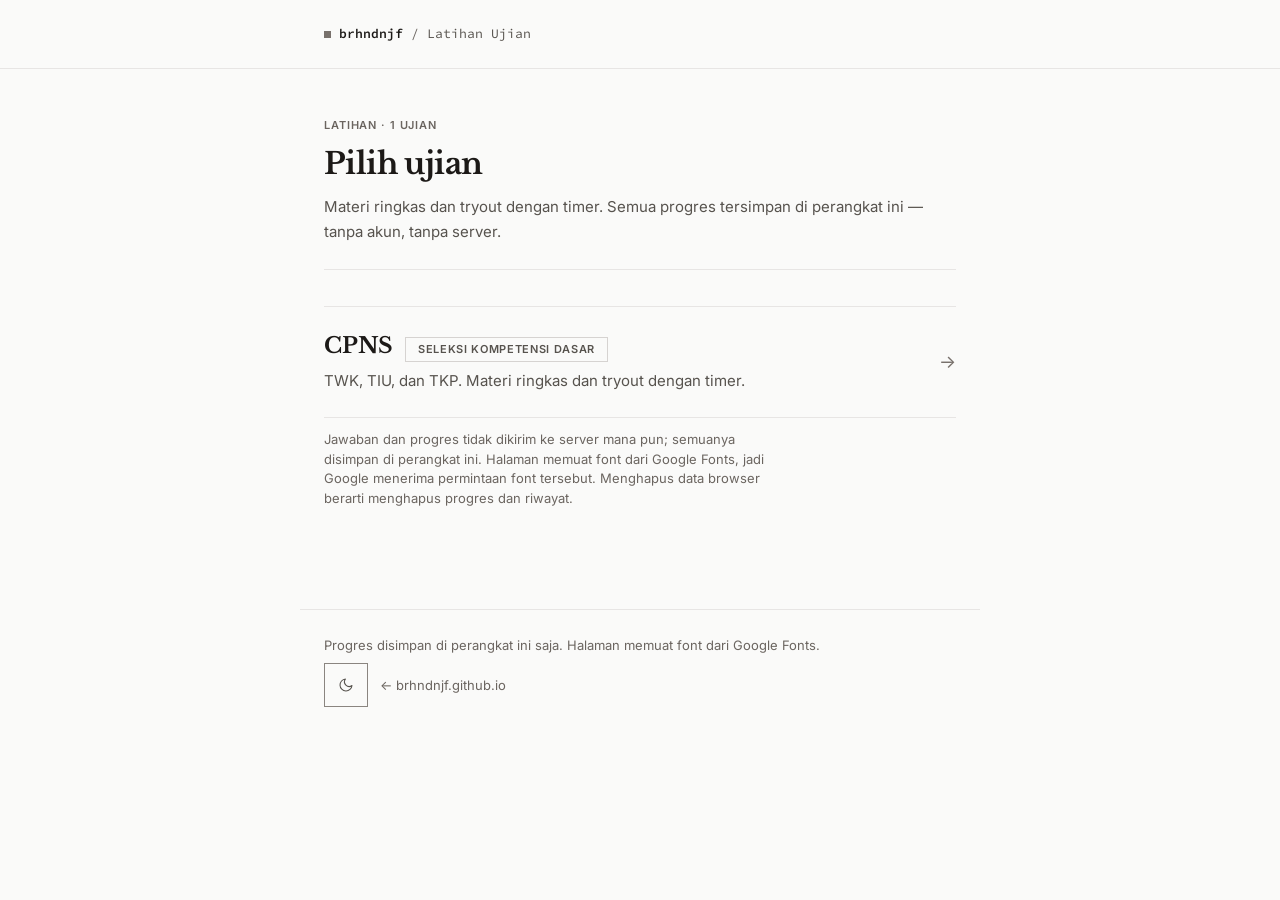
==== commit 15033130: "Perbaikan aksesibilitas, fokus, dan ergonomi ujian" ====
--- a/skd/index.html
+++ b/skd/index.html
@@ -16,6 +16,7 @@
   <link rel="stylesheet" href="../assets/css/tokens.css">
   <link rel="stylesheet" href="../assets/css/base.css">
   <link rel="stylesheet" href="assets/css/app.css">
+  <link rel="stylesheet" href="assets/css/materi.css">
   <link rel="stylesheet" href="assets/css/ujian.css">
   <link rel="stylesheet" href="assets/css/hasil.css">
 
@@ -49,10 +50,17 @@
   </main>
 
   <footer class="wrap app-foot">
-    <span>Progres disimpan di perangkat ini saja.</span>
-    <a href="/">← brhndnjf.github.io</a>
+    <span>Progres disimpan di perangkat ini saja. Halaman memuat font dari Google Fonts.</span>
+    <span class="app-foot-tools">
+      <button class="theme-toggle" type="button" data-theme-toggle aria-label="Ganti tema terang atau gelap" aria-pressed="false">
+        <svg class="i-moon" viewBox="0 0 24 24" aria-hidden="true"><path d="M21 12.8A9 9 0 1 1 11.2 3a7 7 0 0 0 9.8 9.8Z"/></svg>
+        <svg class="i-sun" viewBox="0 0 24 24" aria-hidden="true"><circle cx="12" cy="12" r="4"/><path d="M12 2v2M12 20v2M4.9 4.9l1.4 1.4M17.7 17.7l1.4 1.4M2 12h2M20 12h2M4.9 19.1l1.4-1.4M17.7 6.3l1.4-1.4"/></svg>
+      </button>
+      <a href="/">← brhndnjf.github.io</a>
+    </span>
   </footer>
 
+  <script src="../assets/js/theme.js"></script>
   <script src="assets/js/ui.js"></script>
   <script src="assets/js/store.js"></script>
   <script src="assets/js/score.js"></script>
--- a/assets/css/tokens.css
+++ b/assets/css/tokens.css
@@ -3,9 +3,11 @@
    Sumber tunggal warna, tipografi, jarak, dan bentuk.
    Acuan: DESIGN.md. Jangan menulis nilai mentah di berkas lain.
 
-   Dua penyimpangan yang disengaja dari DESIGN.md, keduanya
+   Tiga penyimpangan yang disengaja dari DESIGN.md, semuanya
    ditandai di bawah: (1) mode gelap, (2) ukuran tipe responsif
-   memakai clamp agar 40px tidak meluber di layar 360px.
+   memakai clamp agar 40px tidak meluber di layar 360px,
+   (3) token teks/border tambahan agar kontras memenuhi WCAG AA
+   tanpa mengubah sage sebagai aksen dekoratif.
    ============================================================ */
 
 :root {
@@ -23,17 +25,20 @@
 
   /* ---- Content Palette ---- */
   --ink-2: #57534E;        /* isi sekunder, metadata */
-  --ink-3: #A8A29E;        /* placeholder, label nonaktif */
+  --ink-3: #A8A29E;        /* aksen dekoratif, bukan untuk teks */
+  --ink-3-text: #6B6560;   /* teks tersier AA — 5,50:1 di paper */
 
   /* ---- Border Palette ---- */
   --line: #E7E5E4;         /* hairline pemisah */
-  --line-2: #D6D3D1;
+  --line-2: #D6D3D1;       /* pemisah non-interaktif */
+  --line-control: #8A8580; /* batas kontrol — 3,50:1 di paper */
   --line-3: #A8A29E;
 
   /* ---- Semantic ---- */
-  --ok: #65A30D;   --ok-bg: #F0FDF4;   --ok-line: #BBF7D0;
-  --warn: #CA8A04; --warn-bg: #FEFCE8; --warn-line: #FEF08A;
-  --bad: #DC2626;  --bad-bg: #FEF2F2;  --bad-line: #FECACA;
+  /* Warna teks status digelapkan agar tetap terbaca di latar tintanya. */
+  --ok: #3F6212;   --ok-bg: #F0FDF4;   --ok-line: #BBF7D0;
+  --warn: #854D0E; --warn-bg: #FEFCE8; --warn-line: #FEF08A;
+  --bad: #B91C1C;  --bad-bg: #FEF2F2;  --bad-line: #FECACA;
 
   /* ---- Tipografi ---- */
   --font-display: "Libre Baskerville", Georgia, "Times New Roman", serif;
@@ -111,9 +116,11 @@
 
   --ink-2: #D6D3D1;
   --ink-3: #A8A29E;
+  --ink-3-text: #A8A29E;   /* 6,93:1 di paper gelap */
 
   --line: #35302C;
   --line-2: #44403C;
+  --line-control: #78716C; /* 3,65:1 di paper gelap */
   --line-3: #78716C;
 
   --ok: #A3D95B;   --ok-bg: #1D2517;   --ok-line: #3A4A26;
--- a/assets/css/base.css
+++ b/assets/css/base.css
@@ -95,21 +95,43 @@
 }
 .btn:active { background: var(--stone-active); border-color: var(--stone-active); }
 .btn:disabled { opacity: .4; cursor: not-allowed; }
+
+/* Tombol tema — dipakai beranda dan aplikasi. */
+.theme-toggle {
+  display: inline-flex;
+  align-items: center;
+  justify-content: center;
+  width: 44px;
+  height: 44px;
+  flex: none;
+  border: 1px solid var(--line-control);
+  color: var(--ink-2);
+  transition: border-color .15s, color .15s, background .15s;
+}
+.theme-toggle:hover { border-color: var(--stone); color: var(--ink); background: var(--surface); }
+.theme-toggle svg {
+  width: 16px; height: 16px;
+  fill: none; stroke: currentColor;
+  stroke-width: 1.6; stroke-linecap: round; stroke-linejoin: round;
+}
+.theme-toggle .i-sun { display: none; }
+[data-theme="dark"] .theme-toggle .i-moon { display: none; }
+[data-theme="dark"] .theme-toggle .i-sun { display: block; }
 .btn.is-quiet {
   background: transparent;
   color: var(--stone);
-  border-color: var(--line-2);
+  border-color: var(--line-control);
 }
 .btn.is-quiet:hover {
   background: var(--surface);
-  border-color: var(--line-2);
+  border-color: var(--line-control);
   color: var(--ink);
 }
 
 /* Dialog — tanpa bayangan, pemisahnya border. */
 dialog.modal {
   padding: 0;
-  border: 1px solid var(--line-2);
+  border: 1px solid var(--line-control);
   background: var(--paper);
   color: var(--ink);
   box-shadow: none;
@@ -128,7 +150,7 @@
   width: 100%;
   margin-top: var(--s2);
   padding: var(--s1);
-  border: 1px solid var(--line-2);
+  border: 1px solid var(--line-control);
   font-size: var(--fs-caption);
   font-weight: 600;
   color: var(--ink-2);
@@ -140,12 +162,25 @@
   margin-top: var(--s1);
   font-size: var(--fs-caption);
   line-height: var(--lh-caption);
-  color: var(--ink-3);
+  color: var(--ink-3-text);
   max-width: 34em;
 }
 
 /* Atribut hidden harus menang atas display apa pun */
 [hidden] { display: none !important; }
+
+/* Teks untuk screen reader saja */
+.sr-only {
+  position: absolute;
+  width: 1px;
+  height: 1px;
+  padding: 0;
+  margin: -1px;
+  overflow: hidden;
+  clip: rect(0, 0, 0, 0);
+  white-space: nowrap;
+  border: 0;
+}
 
 ::selection { background: var(--raised); color: var(--ink); }
 
@@ -172,7 +207,7 @@
   line-height: var(--lh-caption);
   letter-spacing: 0.08em;
   text-transform: uppercase;
-  color: var(--ink-3);
+  color: var(--ink-3-text);
 }
 
 .muted { color: var(--ink-2); }
@@ -192,7 +227,7 @@
   top: 0;
   padding: var(--s1) var(--s2);
   background: var(--paper);
-  border: 1px solid var(--line-2);
+  border: 1px solid var(--line-control);
   z-index: 100;
 }
 .skip:focus { left: var(--s2); top: var(--s2); }
--- a/skd/assets/css/app.css
+++ b/skd/assets/css/app.css
@@ -26,6 +26,7 @@
   align-items: center;
   gap: 8px;
   flex: none;
+  min-height: 44px;
   font-family: var(--mono);
   font-size: var(--fs-caption);
   color: var(--ink-2);
@@ -42,6 +43,9 @@
 
 .tabs { display: flex; gap: var(--s2); margin-left: auto; }
 .tabs a {
+  display: inline-flex;
+  align-items: center;
+  min-height: 44px;
   padding: 6px 0;
   font-size: var(--fs-small);
   font-weight: 600;
@@ -133,11 +137,13 @@
   grid-row: 1 / span 2;
   justify-self: end;
   align-self: center;
-  color: var(--sage);
+  color: var(--stone);
   font-size: 18px;
   transition: transform .18s, color .18s;
 }
-.row.is-dim { opacity: .55; }
+.row.is-dim .row-title,
+.row.is-dim .row-sub { color: var(--ink-3-text); }
+.row.is-dim .row-go { color: var(--ink-3-text); }
 
 /* Chip */
 .tag {
@@ -154,140 +160,6 @@
 .tag.is-live { background: var(--ok-bg); border-color: var(--ok-line); color: var(--ok); }
 .tag.is-next { background: var(--warn-bg); border-color: var(--warn-line); color: var(--warn); }
 
-/* ---------- Akordeon materi — daftar, bukan kartu ---------- */
-.acc { border-bottom: 1px solid var(--line); }
-.acc summary {
-  display: flex;
-  align-items: baseline;
-  gap: var(--s1);
-  padding: var(--s2) 0;
-  cursor: pointer;
-  list-style: none;
-  font-family: var(--font-display);
-  font-size: 17px;
-  font-weight: 700;
-  line-height: var(--lh-subhead);
-}
-.acc summary::-webkit-details-marker { display: none; }
-.acc summary::after {
-  content: "+";
-  margin-left: auto;
-  font-family: var(--font);
-  font-size: 18px;
-  font-weight: 400;
-  line-height: 1;
-  color: var(--ink-3);
-}
-.acc[open] summary::after { content: "−"; }
-.acc[open] summary { color: var(--ink); }
-
-.acc-body {
-  padding-bottom: var(--s3);
-  font-size: var(--fs-body);
-  line-height: var(--lh-body);
-  color: var(--ink-2);
-  max-width: 40em;
-}
-.acc-body h4 {
-  margin: var(--s2) 0 6px;
-  font-family: var(--font);
-  font-size: var(--fs-overline);
-  font-weight: 600;
-  letter-spacing: 0.08em;
-  text-transform: uppercase;
-  color: var(--ink-3);
-}
-.acc-body h4:first-child { margin-top: 0; }
-.acc-body p + p { margin-top: var(--s1); }
-.acc-body li { position: relative; padding-left: 18px; margin-top: 6px; }
-.acc-body li::before {
-  content: "—";
-  position: absolute;
-  left: 0;
-  color: var(--sage);
-}
-
-.memo {
-  margin-top: var(--s2);
-  padding: var(--s1) var(--s2);
-  border-left: 2px solid var(--stone);
-  background: var(--raised);
-  font-size: var(--fs-small);
-  line-height: var(--lh-small);
-  color: var(--ink);
-}
-
-/* ---------- Penanda progres ---------- */
-.mark {
-  display: flex;
-  flex-wrap: wrap;
-  gap: var(--s1);
-  align-items: center;
-  margin-top: var(--s2);
-  padding-top: var(--s2);
-  border-top: 1px solid var(--line);
-}
-.mark-label {
-  font-size: var(--fs-overline);
-  font-weight: 600;
-  letter-spacing: 0.08em;
-  text-transform: uppercase;
-  color: var(--ink-3);
-  margin-right: 4px;
-}
-.mark button {
-  padding: 6px 14px;
-  border: 1px solid var(--line-2);
-  font-size: var(--fs-caption);
-  font-weight: 500;
-  color: var(--ink-2);
-  transition: background .15s, border-color .15s, color .15s;
-}
-.mark button:hover { background: var(--surface); border-color: var(--stone); color: var(--ink); }
-.mark button[aria-pressed="true"] { background: var(--stone); border-color: var(--stone); color: var(--paper); }
-.mark button[data-mark="paham"][aria-pressed="true"] {
-  background: var(--ok-bg); border-color: var(--ok-line); color: var(--ok);
-}
-.mark button[data-mark="ulang"][aria-pressed="true"] {
-  background: var(--warn-bg); border-color: var(--warn-line); color: var(--warn);
-}
-
-/* ---------- Kuis ---------- */
-.quiz { margin-top: var(--s3); padding-top: var(--s2); border-top: 1px solid var(--line); }
-.quiz-q {
-  font-family: var(--font);
-  font-weight: 600;
-  font-size: var(--fs-body);
-  line-height: 1.6;
-  color: var(--ink);
-  margin-bottom: var(--s1);
-  max-width: 34em;
-}
-.opt {
-  display: block;
-  width: 100%;
-  text-align: left;
-  padding: var(--s1) 16px;
-  margin-top: 6px;
-  border: 1px solid var(--line-2);
-  background: var(--paper);
-  font-size: var(--fs-small);
-  line-height: var(--lh-small);
-  color: var(--ink);
-  transition: background .15s, border-color .15s;
-}
-.opt:hover { background: var(--surface); border-color: var(--stone); }
-.opt:disabled { cursor: default; }
-.opt.is-ok { background: var(--ok-bg); border-color: var(--ok-line); color: var(--ok); }
-.opt.is-no { background: var(--bad-bg); border-color: var(--bad-line); color: var(--bad); }
-.quiz-why {
-  margin-top: var(--s1);
-  font-size: var(--fs-caption);
-  line-height: var(--lh-caption);
-  color: var(--ink-2);
-  max-width: 40em;
-}
-
 /* ---------- Status kosong ---------- */
 .empty {
   margin-top: var(--s2);
@@ -337,7 +209,7 @@
   margin-top: 2px;
   font-size: var(--fs-caption);
   line-height: var(--lh-caption);
-  color: var(--ink-3);
+  color: var(--ink-3-text);
 }
 
 
@@ -351,10 +223,15 @@
   padding-bottom: var(--s5);
   border-top: 1px solid var(--line);
   font-size: var(--fs-caption);
-  color: var(--ink-3);
-}
-.app-foot a { color: var(--ink-3); text-decoration: none; }
+  color: var(--ink-3-text);
+}
+.app-foot a { color: var(--ink-3-text); text-decoration: none; }
 .app-foot a:hover { color: var(--stone); text-decoration: underline; }
+.app-foot-tools {
+  display: inline-flex;
+  align-items: center;
+  gap: var(--s1);
+}
 
 /* ============================================================
    Layar lebih lebar — mobile-first: penyesuaian ke atas.
@@ -362,7 +239,7 @@
 @media (min-width: 561px) {
   .bar-in { min-height: 60px; gap: var(--s2); }
   .bar-sep, .bar-sub { display: inline; }
-  .bar-sep { color: var(--ink-3); }
+  .bar-sep { color: var(--ink-3-text); }
   .tabs { margin-left: 0; }
 
   #view { padding-top: var(--s4); }
--- a/skd/assets/css/materi.css
+++ b/skd/assets/css/materi.css
@@ -0,0 +1,156 @@
+/* ============================================================
+   materi.css — akordeon materi, penanda progres, dan kuis mini.
+   Dimuat setelah app.css.
+   ============================================================ */
+
+/* ---------- Akordeon materi — daftar, bukan kartu ---------- */
+.acc { border-bottom: 1px solid var(--line); }
+.acc summary {
+  display: flex;
+  align-items: baseline;
+  gap: var(--s1);
+  padding: var(--s2) 0;
+  cursor: pointer;
+  list-style: none;
+  font-family: var(--font-display);
+  font-size: 17px;
+  font-weight: 700;
+  line-height: var(--lh-subhead);
+}
+.acc summary::-webkit-details-marker { display: none; }
+.acc summary h2 {
+  margin: 0;
+  font: inherit;
+  letter-spacing: inherit;
+}
+.acc summary::after {
+  content: "+";
+  margin-left: auto;
+  font-family: var(--font);
+  font-size: 18px;
+  font-weight: 400;
+  line-height: 1;
+  color: var(--ink-3-text);
+}
+.acc[open] summary::after { content: "−"; }
+.acc[open] summary { color: var(--ink); }
+
+.acc-body {
+  padding-bottom: var(--s3);
+  font-size: var(--fs-body);
+  line-height: var(--lh-body);
+  color: var(--ink-2);
+  max-width: 40em;
+}
+.acc-body h3 {
+  margin: var(--s2) 0 6px;
+  font-family: var(--font);
+  font-size: var(--fs-overline);
+  font-weight: 600;
+  letter-spacing: 0.08em;
+  text-transform: uppercase;
+  color: var(--ink-3-text);
+}
+.acc-body h3:first-child { margin-top: 0; }
+.acc-body p + p { margin-top: var(--s1); }
+.acc-body li { position: relative; padding-left: 18px; margin-top: 6px; }
+.acc-body li::before {
+  content: "—";
+  position: absolute;
+  left: 0;
+  color: var(--sage);
+}
+
+.memo {
+  margin-top: var(--s2);
+  padding: var(--s1) var(--s2);
+  border-left: 2px solid var(--stone);
+  background: var(--raised);
+  font-size: var(--fs-small);
+  line-height: var(--lh-small);
+  color: var(--ink);
+}
+
+/* ---------- Penanda progres ---------- */
+.mark {
+  display: flex;
+  flex-wrap: wrap;
+  gap: var(--s1);
+  align-items: center;
+  margin-top: var(--s2);
+  padding-top: var(--s2);
+  border-top: 1px solid var(--line);
+}
+.mark-label {
+  font-size: var(--fs-overline);
+  font-weight: 600;
+  letter-spacing: 0.08em;
+  text-transform: uppercase;
+  color: var(--ink-3-text);
+  margin-right: 4px;
+}
+
+
+.mark button {
+  padding: 6px 14px;
+  border: 1px solid var(--line-control);
+  font-size: var(--fs-caption);
+  font-weight: 500;
+  color: var(--ink-2);
+  transition: background .15s, border-color .15s, color .15s;
+}
+.mark button:hover { background: var(--surface); border-color: var(--stone); color: var(--ink); }
+.mark button[aria-pressed="true"] { background: var(--stone); border-color: var(--stone); color: var(--paper); }
+.mark button[data-mark="paham"][aria-pressed="true"] {
+  background: var(--ok-bg); border-color: var(--ok-line); color: var(--ok);
+}
+.mark button[data-mark="ulang"][aria-pressed="true"] {
+  background: var(--warn-bg); border-color: var(--warn-line); color: var(--warn);
+}
+
+/* ---------- Kuis ---------- */
+.quiz { margin-top: var(--s3); padding-top: var(--s2); border-top: 1px solid var(--line); }
+.quiz-q {
+  font-family: var(--font);
+  font-weight: 600;
+  font-size: var(--fs-body);
+  line-height: 1.6;
+  color: var(--ink);
+  margin-bottom: var(--s1);
+  max-width: 34em;
+}
+.opt {
+  display: flex;
+  align-items: center;
+  justify-content: space-between;
+  gap: 12px;
+  width: 100%;
+  text-align: left;
+  padding: var(--s1) 16px;
+  margin-top: 6px;
+  border: 1px solid var(--line-control);
+  background: var(--paper);
+  font-size: var(--fs-small);
+  line-height: var(--lh-small);
+  color: var(--ink);
+  transition: background .15s, border-color .15s;
+}
+.opt:hover { background: var(--surface); border-color: var(--stone); }
+.opt:disabled { cursor: default; }
+.opt.is-ok { background: var(--ok-bg); border-color: var(--ok); color: var(--ok); }
+.opt.is-no { background: var(--bad-bg); border-color: var(--bad); color: var(--bad); }
+.opt-state {
+  flex: none;
+  font-size: var(--fs-overline);
+  font-weight: 600;
+  letter-spacing: 0.06em;
+  text-transform: uppercase;
+}
+.quiz-why:focus { outline: 2px solid var(--stone); outline-offset: 2px; }
+.quiz-why {
+  margin-top: var(--s1);
+  font-size: var(--fs-caption);
+  line-height: var(--lh-caption);
+  color: var(--ink-2);
+  max-width: 40em;
+}
--- a/skd/assets/css/ujian.css
+++ b/skd/assets/css/ujian.css
@@ -3,6 +3,8 @@
    Dimuat setelah app.css.
    ============================================================ */
 
+html { scroll-padding-bottom: 96px; }
+
 /* ---------- Mesin ujian ---------- */
 .ujian-top {
   display: flex;
@@ -11,6 +13,24 @@
   gap: var(--s1);
   padding-bottom: var(--s1);
   border-bottom: 1px solid var(--line);
+}
+.ujian-top:focus, .soal-q:focus { outline: none; }
+.ujian-clock {
+  display: flex;
+  flex-direction: column;
+  align-items: flex-end;
+  gap: 6px;
+  flex: none;
+}
+.btn-flag {
+  min-height: 44px;
+  padding: 4px 12px;
+  font-size: var(--fs-overline);
+}
+.btn-flag[aria-pressed="true"] {
+  background: var(--stone);
+  border-color: var(--stone);
+  color: var(--paper);
 }
 .ujian-title { display: flex; flex-direction: column; gap: 4px; min-width: 0; }
 .ujian-title strong {
@@ -39,7 +59,7 @@
 }
 
 .nav-wrap {
-  border: 1px solid var(--line);
+  border: 1px solid var(--line-control);
   margin-bottom: var(--s1);
 }
 .nav-wrap summary {
@@ -55,19 +75,19 @@
   list-style: none;
 }
 .nav-wrap summary::-webkit-details-marker { display: none; }
-.nav-wrap summary::after { content: "+"; font-size: 16px; color: var(--ink-3); }
+.nav-wrap summary::after { content: "+"; font-size: 16px; color: var(--ink-3-text); }
 .nav-wrap[open] summary::after { content: "−"; }
 .nav-grid {
   display: grid;
-  grid-template-columns: repeat(auto-fill, minmax(38px, 1fr));
+  grid-template-columns: repeat(auto-fill, minmax(44px, 1fr));
   gap: 6px;
   padding: 0 var(--s1) var(--s1);
 }
 .nav-dot {
   position: relative;
-  min-height: 38px;
+  min-height: 44px;
   padding: 0;
-  border: 1px solid var(--line-2);
+  border: 1px solid var(--line-control);
   font-size: var(--fs-caption);
   font-variant-numeric: tabular-nums;
   color: var(--ink-2);
@@ -84,7 +104,7 @@
   font-weight: 700;
   color: var(--warn);
 }
-.nav-note { padding: 0 var(--s1) var(--s1); font-size: var(--fs-caption); color: var(--ink-3); }
+.nav-note { padding: 0 var(--s1) var(--s1); font-size: var(--fs-caption); color: var(--ink-3-text); }
 
 .soal-meta {
   display: flex;
@@ -106,7 +126,7 @@
   gap: 10px;
   width: 100%;
   padding: var(--s1) 16px;
-  border: 1px solid var(--line-2);
+  border: 1px solid var(--line-control);
   background: var(--paper);
   font-size: var(--fs-small);
   line-height: var(--lh-small);
@@ -120,7 +140,7 @@
   font-family: var(--mono);
   font-size: var(--fs-caption);
   line-height: var(--lh-small);
-  color: var(--ink-3);
+  color: var(--ink-3-text);
 }
 .soal-opt.is-pick .opt-letter { color: var(--paper); }
 
@@ -134,11 +154,19 @@
   align-items: center;
   justify-content: space-between;
   margin-top: var(--s3);
-  padding: var(--s1) 0;
+  padding: 8px 0;
   border-top: 1px solid var(--line);
   background: var(--paper);
 }
-.ujian-actions .btn { flex: 1 1 auto; }
+.ujian-actions .btn {
+  flex: 1 1 0;
+  min-height: 44px;
+  padding: 10px 8px;
+  font-size: var(--fs-caption);
+  white-space: nowrap;
+}
+/* Saat navigasi terbuka, jangan biarkan bilah menutupi opsi. */
+.nav-wrap[open] ~ .ujian-actions { position: static; }
 .ujian-foot {
   display: flex;
   flex-wrap: wrap;
@@ -171,6 +199,10 @@
 @media (min-width: 561px) {
   .ujian-top { align-items: center; }
   .ujian-actions { flex-wrap: nowrap; }
-  .ujian-actions .btn { flex: 0 0 auto; }
+  .ujian-actions .btn {
+    flex: 0 0 auto;
+    padding: var(--s1) var(--s2);
+    font-size: var(--fs-small);
+  }
   .ujian-title strong { font-size: 19px; }
 }
--- a/skd/assets/css/hasil.css
+++ b/skd/assets/css/hasil.css
@@ -4,7 +4,7 @@
    ============================================================ */
 
 /* ---------- Hasil & pembahasan ---------- */
-.hasil-meta { margin-top: 6px; font-size: var(--fs-caption); color: var(--ink-3); }
+.hasil-meta { margin-top: 6px; font-size: var(--fs-caption); color: var(--ink-3-text); }
 .skor-hero {
   display: flex;
   align-items: baseline;
@@ -20,14 +20,16 @@
   letter-spacing: -0.03em;
   font-variant-numeric: tabular-nums;
 }
-.skor-dari { font-size: var(--fs-small); color: var(--ink-3); }
+.skor-dari { font-size: var(--fs-small); color: var(--ink-3-text); }
 .status-line {
   margin-top: var(--s1);
   font-size: var(--fs-caption);
   font-weight: 600;
 }
 .status-line.is-ok { color: var(--ok); }
+.status-line.is-ok::before { content: "✓ "; }
 .status-line.is-no { color: var(--bad); }
+.status-line.is-no::before { content: "✗ "; }
 .status-line.is-netral { color: var(--ink-2); }
 
 .skor-list { margin-top: var(--s2); border-top: 1px solid var(--line); }
@@ -45,16 +47,17 @@
   text-align: right;
   font-variant-numeric: tabular-nums;
 }
-.skor-num small { font-family: var(--font); font-size: var(--fs-overline); color: var(--ink-3); }
+.skor-num small { font-family: var(--font); font-size: var(--fs-overline); color: var(--ink-3-text); }
 .skor-bar { grid-column: 1 / -1; height: 2px; background: var(--line); }
 .skor-bar span { display: block; height: 100%; background: var(--stone); }
-.skor-note { grid-column: 1 / -1; font-size: var(--fs-caption); color: var(--ink-3); }
+.skor-note { grid-column: 1 / -1; font-size: var(--fs-caption); color: var(--ink-3-text); }
 
 .review-head { margin-top: var(--s4); }
 .review-filter { display: flex; flex-wrap: wrap; gap: 6px; margin-top: var(--s1); }
 .review-filter button {
-  padding: 6px 14px;
-  border: 1px solid var(--line-2);
+  padding: 10px 14px;
+  min-height: 44px;
+  border: 1px solid var(--line-control);
   font-size: var(--fs-caption);
   color: var(--ink-2);
   transition: background .15s, border-color .15s, color .15s;
@@ -69,7 +72,7 @@
 .review { border-bottom: 1px solid var(--line); }
 .review summary {
   display: grid;
-  grid-template-columns: 32px minmax(0, 1fr) auto;
+  grid-template-columns: 32px minmax(0, 1fr) auto 20px;
   gap: 8px;
   align-items: center;
   padding: var(--s1) 0;
@@ -78,7 +81,17 @@
   list-style: none;
 }
 .review summary::-webkit-details-marker { display: none; }
-.review-no { font-family: var(--mono); color: var(--ink-3); }
+.review summary::after {
+  content: "+";
+  grid-column: 4;
+  justify-self: end;
+  font-family: var(--font);
+  font-size: 16px;
+  line-height: 1;
+  color: var(--ink-3-text);
+}
+.review[open] summary::after { content: "−"; }
+.review-no { font-family: var(--mono); color: var(--ink-3-text); }
 .review-sub {
   font-weight: 600;
   letter-spacing: 0.06em;
@@ -87,7 +100,7 @@
 }
 .review-status {
   padding: 2px 8px;
-  border: 1px solid var(--line-2);
+  border: 1px solid var(--line-control);
   font-size: var(--fs-overline);
   font-weight: 600;
   letter-spacing: 0.06em;
@@ -96,7 +109,7 @@
 }
 .review-status.is-ok { background: var(--ok-bg); border-color: var(--ok-line); color: var(--ok); }
 .review-status.is-no { background: var(--bad-bg); border-color: var(--bad-line); color: var(--bad); }
-.review-status.is-empty { background: var(--surface); color: var(--ink-3); }
+.review-status.is-empty { background: var(--surface); color: var(--ink-3-text); }
 .review-status.is-bobot { background: var(--warn-bg); border-color: var(--warn-line); color: var(--warn); }
 .review-body { max-width: 40em; padding-bottom: var(--s2); }
 .review-opts { margin-top: var(--s1); border-top: 1px solid var(--line); }
@@ -112,17 +125,19 @@
   color: var(--ink-2);
 }
 .review-opt.is-pick { background: var(--surface); color: var(--ink); }
-.review-letter { font-family: var(--mono); font-size: var(--fs-caption); color: var(--ink-3); }
+.review-letter { font-family: var(--mono); font-size: var(--fs-caption); color: var(--ink-3-text); }
 .review-tag {
   font-size: var(--fs-overline);
   font-weight: 600;
   letter-spacing: 0.06em;
   text-transform: uppercase;
   white-space: nowrap;
-  color: var(--ink-3);
+  color: var(--ink-3-text);
 }
 .review-opt.is-key .review-tag { color: var(--ok); }
 .review-opt.is-wrong .review-tag { color: var(--bad); }
-.opt-score { font-family: var(--mono); font-size: var(--fs-caption); color: var(--ink-3); }
+.review-opt.is-key .review-tag::before { content: "✓ "; }
+.review-opt.is-wrong .review-tag::before { content: "✗ "; }
+.opt-score { font-family: var(--mono); font-size: var(--fs-caption); color: var(--ink-3-text); }
 .hasil-actions { display: flex; flex-wrap: wrap; gap: var(--s1); margin-top: var(--s3); }
 
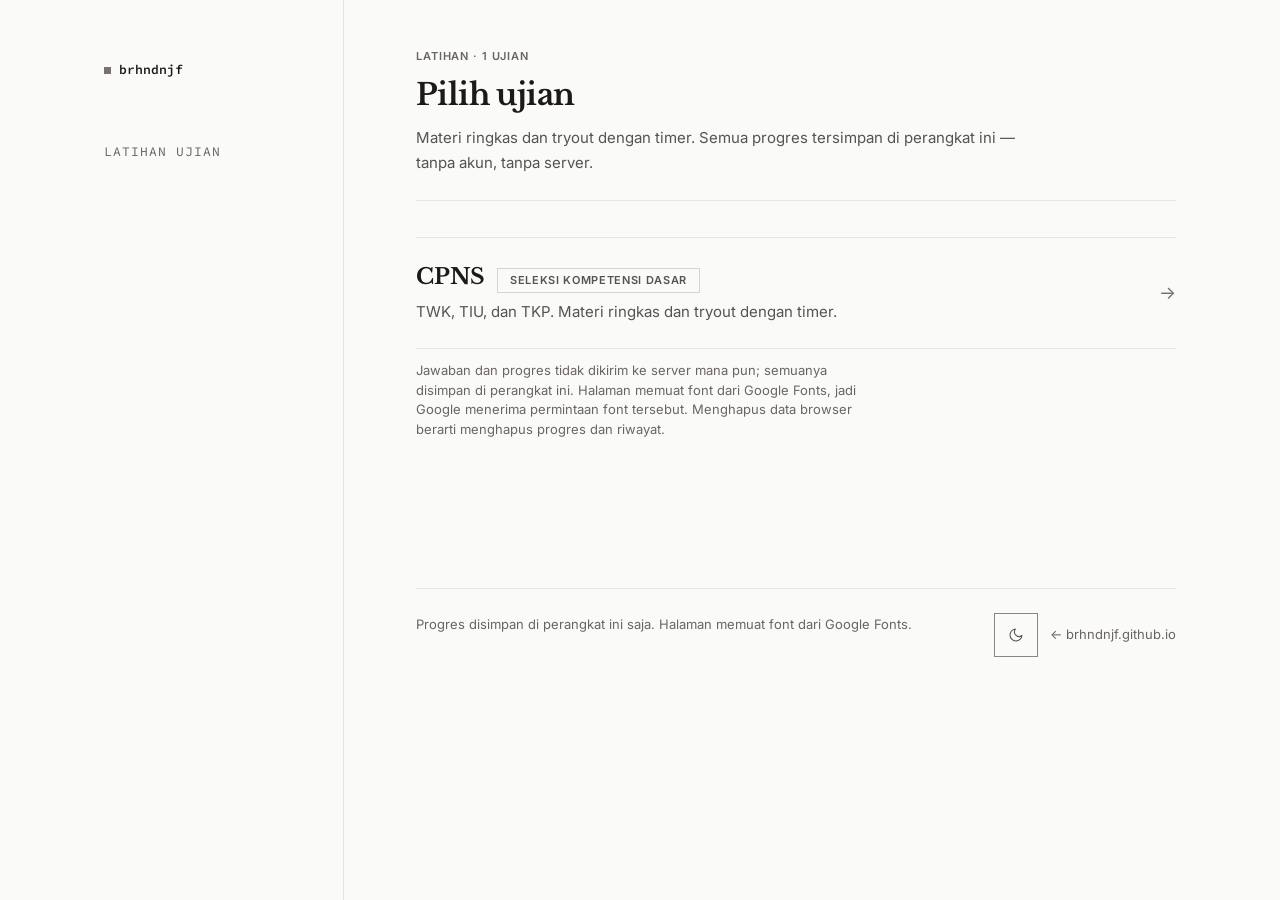
==== commit 7297ceef: "Editorial rail: beranda, shell aplikasi, ujian, dan hasil" ====
--- a/skd/index.html
+++ b/skd/index.html
@@ -34,31 +34,34 @@
 <body class="app">
   <a class="skip" href="#view">Lewati ke konten</a>
 
-  <header class="bar">
-    <div class="wrap bar-in">
-      <a class="bar-brand" href="/">
-        <span class="bar-dot" aria-hidden="true"></span>
-        <span><b>brhndnjf</b> <span class="bar-sep">/</span> <span class="bar-sub">Latihan Ujian</span></span>
+  <div class="shell">
+    <aside class="side" aria-label="Navigasi aplikasi">
+      <a class="side-brand" href="/">
+        <span class="side-dot" aria-hidden="true"></span>
+        <b>brhndnjf</b>
       </a>
+      <div class="side-exam" id="side-exam">Latihan Ujian</div>
+      <nav class="side-nav" id="tabs" aria-label="Bagian aplikasi" hidden></nav>
+      <div class="side-progress" id="side-progress" aria-label="Ringkasan progres" hidden></div>
+    </aside>
 
-      <nav class="tabs" id="tabs" aria-label="Bagian aplikasi" hidden></nav>
+    <div class="main">
+      <main id="view" tabindex="-1">
+        <p class="muted">Memuat…</p>
+      </main>
+
+      <footer class="app-foot">
+        <span>Progres disimpan di perangkat ini saja. Halaman memuat font dari Google Fonts.</span>
+        <span class="app-foot-tools">
+          <button class="theme-toggle" type="button" data-theme-toggle aria-label="Ganti tema terang atau gelap" aria-pressed="false">
+            <svg class="i-moon" viewBox="0 0 24 24" aria-hidden="true"><path d="M21 12.8A9 9 0 1 1 11.2 3a7 7 0 0 0 9.8 9.8Z"/></svg>
+            <svg class="i-sun" viewBox="0 0 24 24" aria-hidden="true"><circle cx="12" cy="12" r="4"/><path d="M12 2v2M12 20v2M4.9 4.9l1.4 1.4M17.7 17.7l1.4 1.4M2 12h2M20 12h2M4.9 19.1l1.4-1.4M17.7 6.3l1.4-1.4"/></svg>
+          </button>
+          <a href="/">← brhndnjf.github.io</a>
+        </span>
+      </footer>
     </div>
-  </header>
-
-  <main class="wrap" id="view" tabindex="-1">
-    <p class="muted">Memuat…</p>
-  </main>
-
-  <footer class="wrap app-foot">
-    <span>Progres disimpan di perangkat ini saja. Halaman memuat font dari Google Fonts.</span>
-    <span class="app-foot-tools">
-      <button class="theme-toggle" type="button" data-theme-toggle aria-label="Ganti tema terang atau gelap" aria-pressed="false">
-        <svg class="i-moon" viewBox="0 0 24 24" aria-hidden="true"><path d="M21 12.8A9 9 0 1 1 11.2 3a7 7 0 0 0 9.8 9.8Z"/></svg>
-        <svg class="i-sun" viewBox="0 0 24 24" aria-hidden="true"><circle cx="12" cy="12" r="4"/><path d="M12 2v2M12 20v2M4.9 4.9l1.4 1.4M17.7 17.7l1.4 1.4M2 12h2M20 12h2M4.9 19.1l1.4-1.4M17.7 6.3l1.4-1.4"/></svg>
-      </button>
-      <a href="/">← brhndnjf.github.io</a>
-    </span>
-  </footer>
+  </div>
 
   <script src="../assets/js/theme.js"></script>
   <script src="assets/js/ui.js"></script>
--- a/assets/css/tokens.css
+++ b/assets/css/tokens.css
@@ -87,6 +87,8 @@
 
   /* ---- Ukuran halaman ---- */
   --container: 680px;  /* DESIGN: lebar maksimum isi 680px */
+  --container-wide: 1120px; /* kerangka desktop: rail + kolom baca */
+  --rail: 300px;       /* rail identitas di desktop */
 
   color-scheme: light;
 }
@@ -123,7 +125,7 @@
   --line-control: #78716C; /* 3,65:1 di paper gelap */
   --line-3: #78716C;
 
-  --ok: #A3D95B;   --ok-bg: #1D2517;   --ok-line: #3A4A26;
+  --ok: #A3C46B;   --ok-bg: #1D2517;   --ok-line: #3A4A26;
   --warn: #E5B454; --warn-bg: #26210F; --warn-line: #4A3F1C;
   --bad: #F87171;  --bad-bg: #2A1717;  --bad-line: #4A2626;
 
--- a/assets/css/base.css
+++ b/assets/css/base.css
@@ -197,6 +197,7 @@
   margin: 0 auto;
   padding: 0 var(--s2);
 }
+.wrap-wide { max-width: var(--container-wide); }
 
 /* Label di atas judul — Inter 11px 600, renggang */
 .eyebrow {
--- a/skd/assets/css/app.css
+++ b/skd/assets/css/app.css
@@ -3,25 +3,28 @@
    Memakai tokens.css yang sama; tidak ada nilai mentah di sini.
    ============================================================ */
 
-/* ---------- Bilah atas ---------- */
-.bar {
+/* ---------- Kerangka aplikasi ---------- */
+.shell {
+  width: 100%;
+  max-width: var(--container-wide);
+  margin: 0 auto;
+  padding: 0 var(--s2);
+}
+
+.side {
   position: sticky;
   top: 0;
   z-index: 20;
+  display: flex;
+  align-items: center;
+  gap: var(--s2);
+  min-height: 60px;
+  padding: 8px 0;
   background: var(--paper);
   border-bottom: 1px solid var(--line);
 }
-.bar-in {
-  display: flex;
-  align-items: center;
-  justify-content: space-between;
-  gap: var(--s1);
-  min-height: 54px;
-  padding-top: var(--s1);
-  padding-bottom: var(--s1);
-}
-
-.bar-brand {
+
+.side-brand {
   display: inline-flex;
   align-items: center;
   gap: 8px;
@@ -32,17 +35,17 @@
   color: var(--ink-2);
   text-decoration: none;
 }
-.bar-brand b { color: var(--ink); font-weight: 600; }
-/* Nama bagian disembunyikan di layar kecil: bilah tetap satu baris */
-.bar-sep, .bar-sub { display: none; }
-.bar-dot {
+.side-brand b { color: var(--ink); font-weight: 600; }
+.side-dot {
   width: 7px; height: 7px;
   background: var(--stone);
   flex: none;
 }
 
-.tabs { display: flex; gap: var(--s2); margin-left: auto; }
-.tabs a {
+.side-exam { display: none; }
+
+.side-nav { display: flex; gap: var(--s2); margin-left: auto; }
+.side-nav a {
   display: inline-flex;
   align-items: center;
   min-height: 44px;
@@ -54,11 +57,15 @@
   border-bottom: 1px solid transparent;
   transition: color .15s, border-color .15s;
 }
-.tabs a:hover { color: var(--ink); }
-.tabs a[aria-current="page"] {
+.side-nav a:hover { color: var(--ink); }
+.side-nav a[aria-current="page"] {
   color: var(--ink);
   border-bottom-color: var(--stone);
 }
+
+.side-progress { display: none; }
+
+.main { min-width: 0; }
 
 /* ---------- Kerangka isi ---------- */
 #view { padding-top: var(--s3); padding-bottom: var(--s5); min-height: 60vh; }
@@ -237,11 +244,6 @@
    Layar lebih lebar — mobile-first: penyesuaian ke atas.
    ============================================================ */
 @media (min-width: 561px) {
-  .bar-in { min-height: 60px; gap: var(--s2); }
-  .bar-sep, .bar-sub { display: inline; }
-  .bar-sep { color: var(--ink-3-text); }
-  .tabs { margin-left: 0; }
-
   #view { padding-top: var(--s4); }
   .view-head { margin-bottom: var(--s3); }
 
@@ -255,7 +257,75 @@
     padding-left: var(--s2);
     border-top: 0;
   }
-
-  .acc summary { font-size: 19px; }
-
-}
+}
+
+@media (min-width: 900px) {
+  .shell {
+    display: grid;
+    grid-template-columns: 240px minmax(0, 1fr);
+    gap: var(--s6);
+    align-items: start;
+  }
+  .side {
+    position: sticky;
+    top: 0;
+    display: block;
+    min-height: 100vh;
+    padding: var(--s4) 0;
+    border-bottom: 0;
+    border-right: 1px solid var(--line);
+  }
+  .side-brand { display: flex; margin-bottom: var(--s4); }
+  .side-exam {
+    display: block;
+    font-family: var(--mono);
+    font-size: var(--fs-caption);
+    letter-spacing: 0.08em;
+    text-transform: uppercase;
+    color: var(--ink-3-text);
+  }
+  .side-nav {
+    display: grid;
+    gap: 0;
+    margin: var(--s3) 0 0;
+  }
+  .side-nav a {
+    display: flex;
+    min-height: 44px;
+    padding: 10px 0;
+    border-bottom: 1px solid var(--line);
+  }
+  .side-nav a[aria-current="page"] {
+    border-bottom-color: var(--line);
+  }
+  .side-nav a[aria-current="page"]::before {
+    content: "→";
+    margin-right: 8px;
+    color: var(--stone);
+  }
+  .side-progress {
+    display: block;
+    margin-top: var(--s4);
+    padding-top: var(--s2);
+    border-top: 1px solid var(--line);
+    font-size: var(--fs-caption);
+    line-height: var(--lh-caption);
+    color: var(--ink-2);
+  }
+  .side-progress span { display: block; margin-top: 4px; }
+  .side-progress .side-progress-label {
+    margin: 0 0 6px;
+    font-family: var(--font);
+    font-size: var(--fs-overline);
+    font-weight: 600;
+    letter-spacing: 0.08em;
+    text-transform: uppercase;
+    color: var(--ink-3-text);
+  }
+  .main {
+    max-width: 760px;
+    padding-top: var(--s4);
+  }
+  #view { padding-top: 0; }
+  .app-foot { max-width: none; }
+}
--- a/skd/assets/css/ujian.css
+++ b/skd/assets/css/ujian.css
@@ -4,6 +4,12 @@
    ============================================================ */
 
 html { scroll-padding-bottom: 96px; }
+
+/* ---------- Kerangka ujian ---------- */
+.ujian-layout { display: flex; flex-direction: column; }
+.ujian-head { order: 1; }
+.ujian-side { order: 2; }
+.ujian-body { order: 3; }
 
 /* ---------- Mesin ujian ---------- */
 .ujian-top {
@@ -206,3 +212,25 @@
   }
   .ujian-title strong { font-size: 19px; }
 }
+
+@media (min-width: 1100px) {
+  .ujian-layout {
+    display: grid;
+    grid-template-columns: minmax(0, 1fr) 260px;
+    grid-template-areas:
+      "head side"
+      "body side";
+    gap: var(--s2) var(--s4);
+    align-items: start;
+  }
+  .ujian-head { grid-area: head; order: 0; }
+  .ujian-side {
+    grid-area: side;
+    order: 0;
+    position: sticky;
+    top: var(--s2);
+  }
+  .ujian-body { grid-area: body; order: 0; }
+  .ujian-actions { position: static; }
+  .ujian-side .nav-wrap { margin-bottom: 0; }
+}
--- a/skd/assets/css/hasil.css
+++ b/skd/assets/css/hasil.css
@@ -4,6 +4,8 @@
    ============================================================ */
 
 /* ---------- Hasil & pembahasan ---------- */
+.hasil-grid { display: grid; gap: var(--s3); }
+.hasil-summary, .hasil-detail { min-width: 0; }
 .hasil-meta { margin-top: 6px; font-size: var(--fs-caption); color: var(--ink-3-text); }
 .skor-hero {
   display: flex;
@@ -141,3 +143,11 @@
 .opt-score { font-family: var(--mono); font-size: var(--fs-caption); color: var(--ink-3-text); }
 .hasil-actions { display: flex; flex-wrap: wrap; gap: var(--s1); margin-top: var(--s3); }
 
+@media (min-width: 900px) {
+  .hasil-grid {
+    grid-template-columns: minmax(0, 0.85fr) minmax(0, 1.15fr);
+    gap: var(--s5);
+    align-items: start;
+  }
+}
+
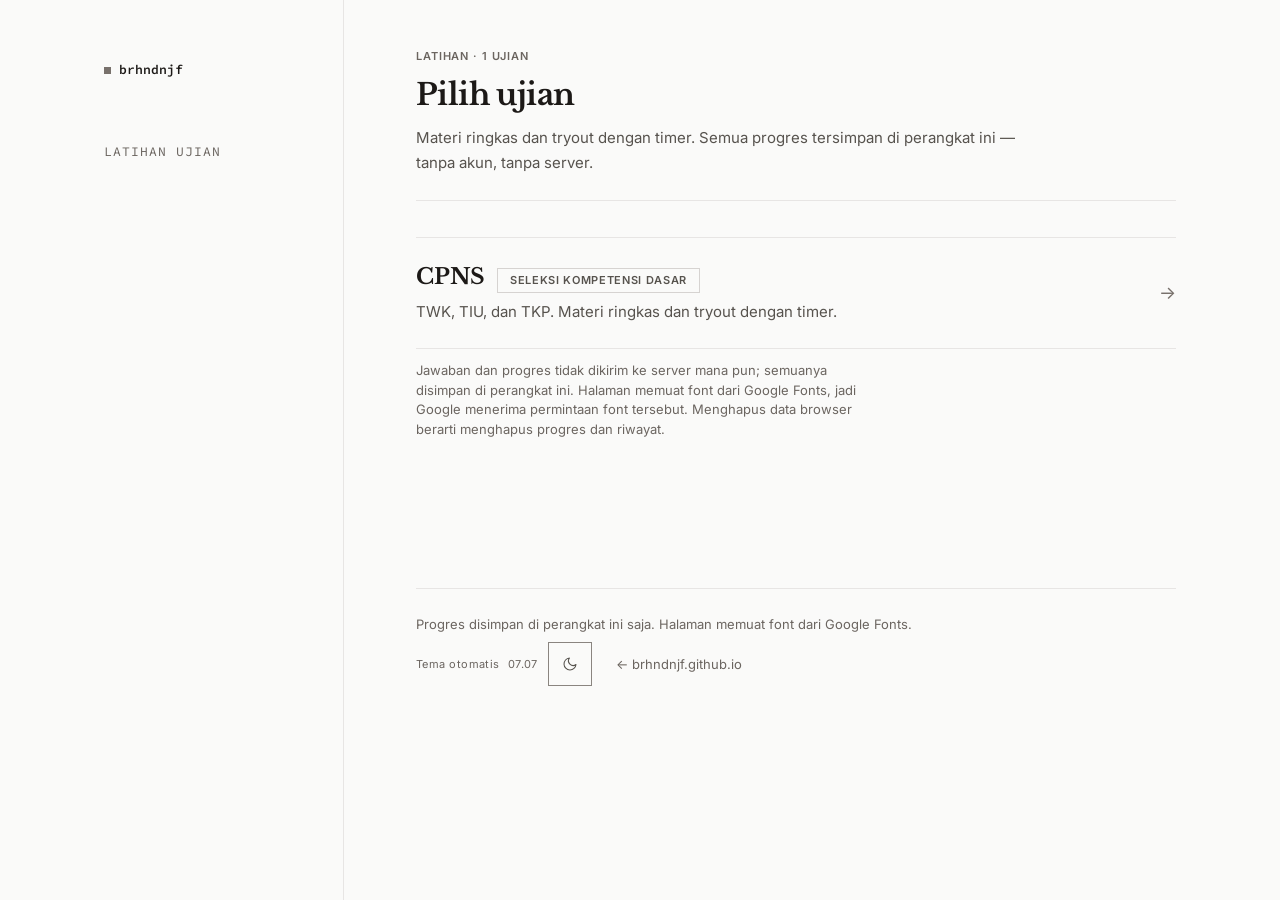
==== commit db253e4e: "Tema otomatis mengikuti jam setempat dengan petunjuk kecil" ====
--- a/skd/index.html
+++ b/skd/index.html
@@ -20,14 +20,21 @@
   <link rel="stylesheet" href="assets/css/ujian.css">
   <link rel="stylesheet" href="assets/css/hasil.css">
 
+  <!-- Terapkan tema sebelum halaman digambar, supaya tidak berkedip.
+       Urutan: pilihan tersimpan, lalu jam setempat (malam 18.00–05.59). -->
   <script>
     (function () {
       try {
         var t = localStorage.getItem('brh.theme');
-        if (t === 'dark' || (!t && matchMedia('(prefers-color-scheme: dark)').matches)) {
-          document.documentElement.setAttribute('data-theme', 'dark');
+        if (t !== 'dark' && t !== 'light') {
+          var h = new Date().getHours();
+          t = (h >= 18 || h < 6) ? 'dark' : 'light';
         }
-      } catch (e) {}
+        if (t === 'dark') document.documentElement.setAttribute('data-theme', 'dark');
+      } catch (e) {
+        var hh = new Date().getHours();
+        if (hh >= 18 || hh < 6) document.documentElement.setAttribute('data-theme', 'dark');
+      }
     })();
   </script>
 </head>
@@ -53,10 +60,17 @@
       <footer class="app-foot">
         <span>Progres disimpan di perangkat ini saja. Halaman memuat font dari Google Fonts.</span>
         <span class="app-foot-tools">
-          <button class="theme-toggle" type="button" data-theme-toggle aria-label="Ganti tema terang atau gelap" aria-pressed="false">
-            <svg class="i-moon" viewBox="0 0 24 24" aria-hidden="true"><path d="M21 12.8A9 9 0 1 1 11.2 3a7 7 0 0 0 9.8 9.8Z"/></svg>
-            <svg class="i-sun" viewBox="0 0 24 24" aria-hidden="true"><circle cx="12" cy="12" r="4"/><path d="M12 2v2M12 20v2M4.9 4.9l1.4 1.4M17.7 17.7l1.4 1.4M2 12h2M20 12h2M4.9 19.1l1.4-1.4M17.7 6.3l1.4-1.4"/></svg>
-          </button>
+          <span class="theme" data-theme-hint>
+            <span class="theme-note">
+              <span data-theme-state>Tema otomatis</span>
+              <span data-theme-time></span>
+              <button class="theme-auto" type="button" data-theme-auto hidden>Ikuti jam</button>
+            </span>
+            <button class="theme-toggle" type="button" data-theme-toggle aria-label="Ganti tema terang atau gelap" aria-pressed="false">
+              <svg class="i-moon" viewBox="0 0 24 24" aria-hidden="true"><path d="M21 12.8A9 9 0 1 1 11.2 3a7 7 0 0 0 9.8 9.8Z"/></svg>
+              <svg class="i-sun" viewBox="0 0 24 24" aria-hidden="true"><circle cx="12" cy="12" r="4"/><path d="M12 2v2M12 20v2M4.9 4.9l1.4 1.4M17.7 17.7l1.4 1.4M2 12h2M20 12h2M4.9 19.1l1.4-1.4M17.7 6.3l1.4-1.4"/></svg>
+            </button>
+          </span>
           <a href="/">← brhndnjf.github.io</a>
         </span>
       </footer>
--- a/assets/css/base.css
+++ b/assets/css/base.css
@@ -117,6 +117,33 @@
 .theme-toggle .i-sun { display: none; }
 [data-theme="dark"] .theme-toggle .i-moon { display: none; }
 [data-theme="dark"] .theme-toggle .i-sun { display: block; }
+
+/* Keterangan kecil di samping tombol tema */
+.theme {
+  display: flex;
+  align-items: center;
+  gap: 10px;
+  flex: none;
+}
+.theme-note {
+  display: flex;
+  flex-direction: column;
+  align-items: flex-end;
+  line-height: 1.35;
+  font-size: var(--fs-overline);
+  letter-spacing: 0.04em;
+  color: var(--ink-3-text);
+  text-align: right;
+}
+.theme-note [data-theme-time]:empty { display: none; }
+.theme-auto {
+  font: inherit;
+  color: var(--stone);
+  text-decoration: underline;
+  text-underline-offset: 2px;
+}
+.theme-auto:hover { color: var(--ink); }
+.theme-auto[hidden] { display: none; }
 .btn.is-quiet {
   background: transparent;
   color: var(--stone);
--- a/skd/assets/css/app.css
+++ b/skd/assets/css/app.css
@@ -237,7 +237,15 @@
 .app-foot-tools {
   display: inline-flex;
   align-items: center;
-  gap: var(--s1);
+  flex-wrap: wrap;
+  gap: 6px var(--s2);
+}
+.app-foot .theme-note {
+  flex-direction: row;
+  align-items: center;
+  flex-wrap: wrap;
+  gap: 4px 8px;
+  text-align: left;
 }
 
 /* ============================================================
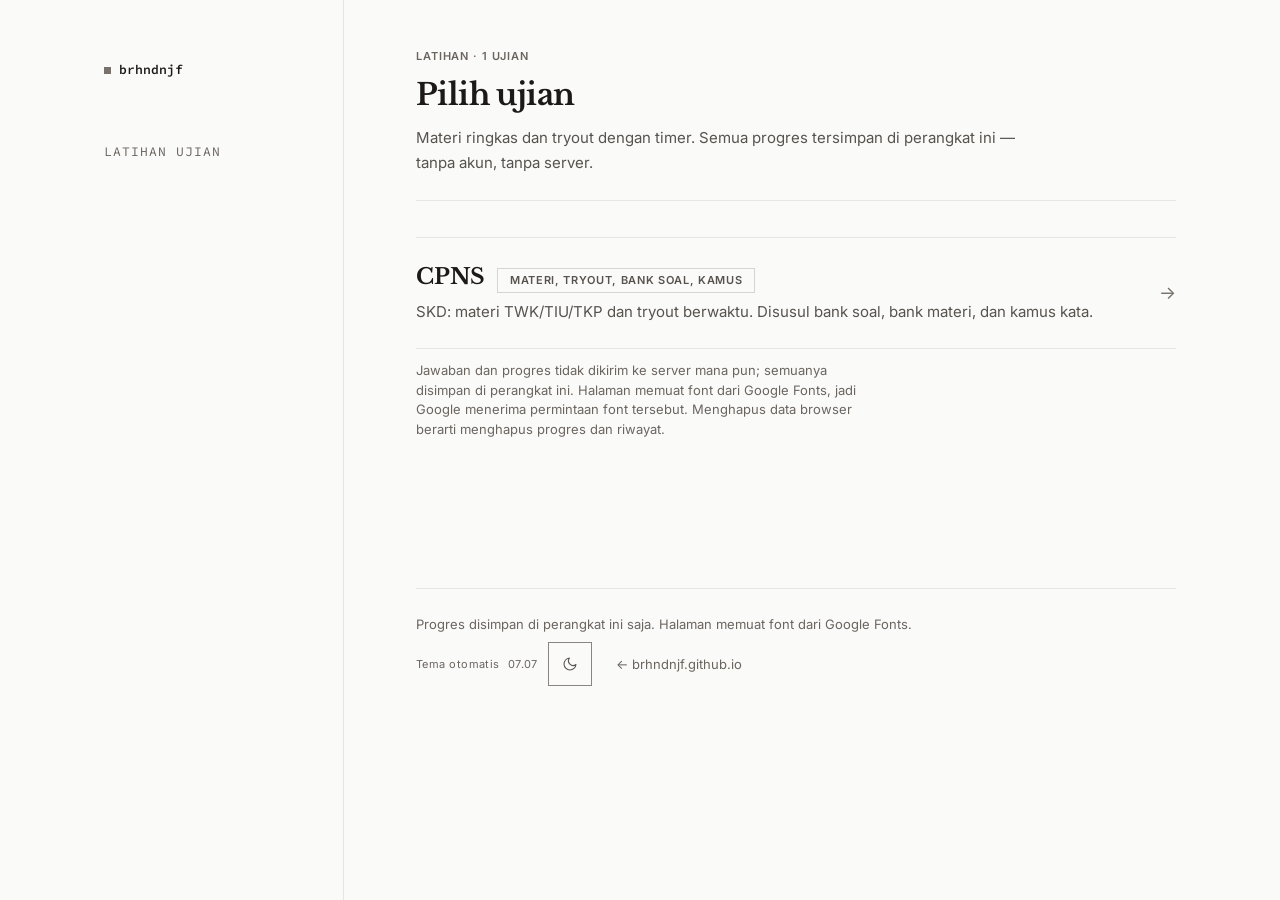
==== commit b2443d50: "Produk CPNS: label beranda, hub lima alat, rute modul baru" ====
--- a/skd/index.html
+++ b/skd/index.html
@@ -90,6 +90,7 @@
   <script src="assets/js/views/tryout.js"></script>
   <script src="assets/js/views/ujian.js"></script>
   <script src="assets/js/views/hasil.js"></script>
+  <script src="assets/js/views/placeholder.js"></script>
   <script src="assets/js/router.js"></script>
   <script src="assets/js/app.js"></script>
 </body>
